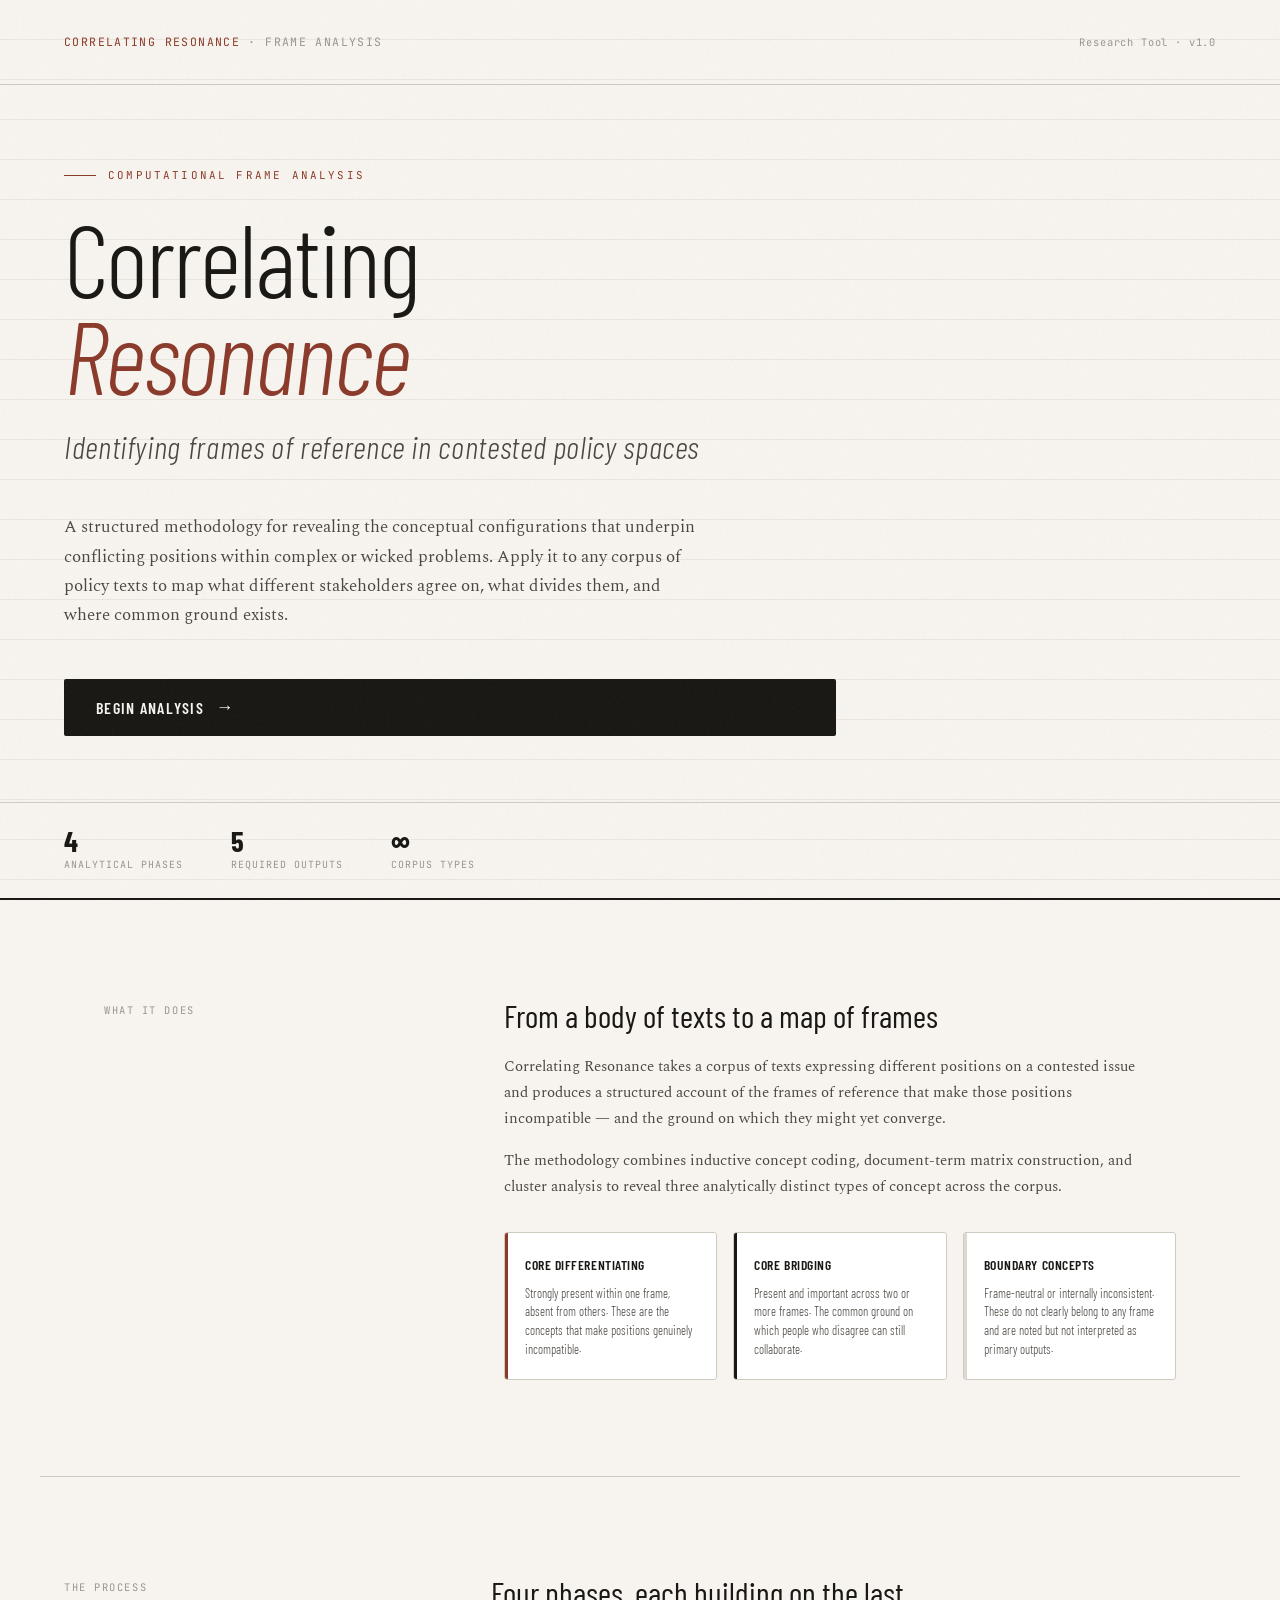
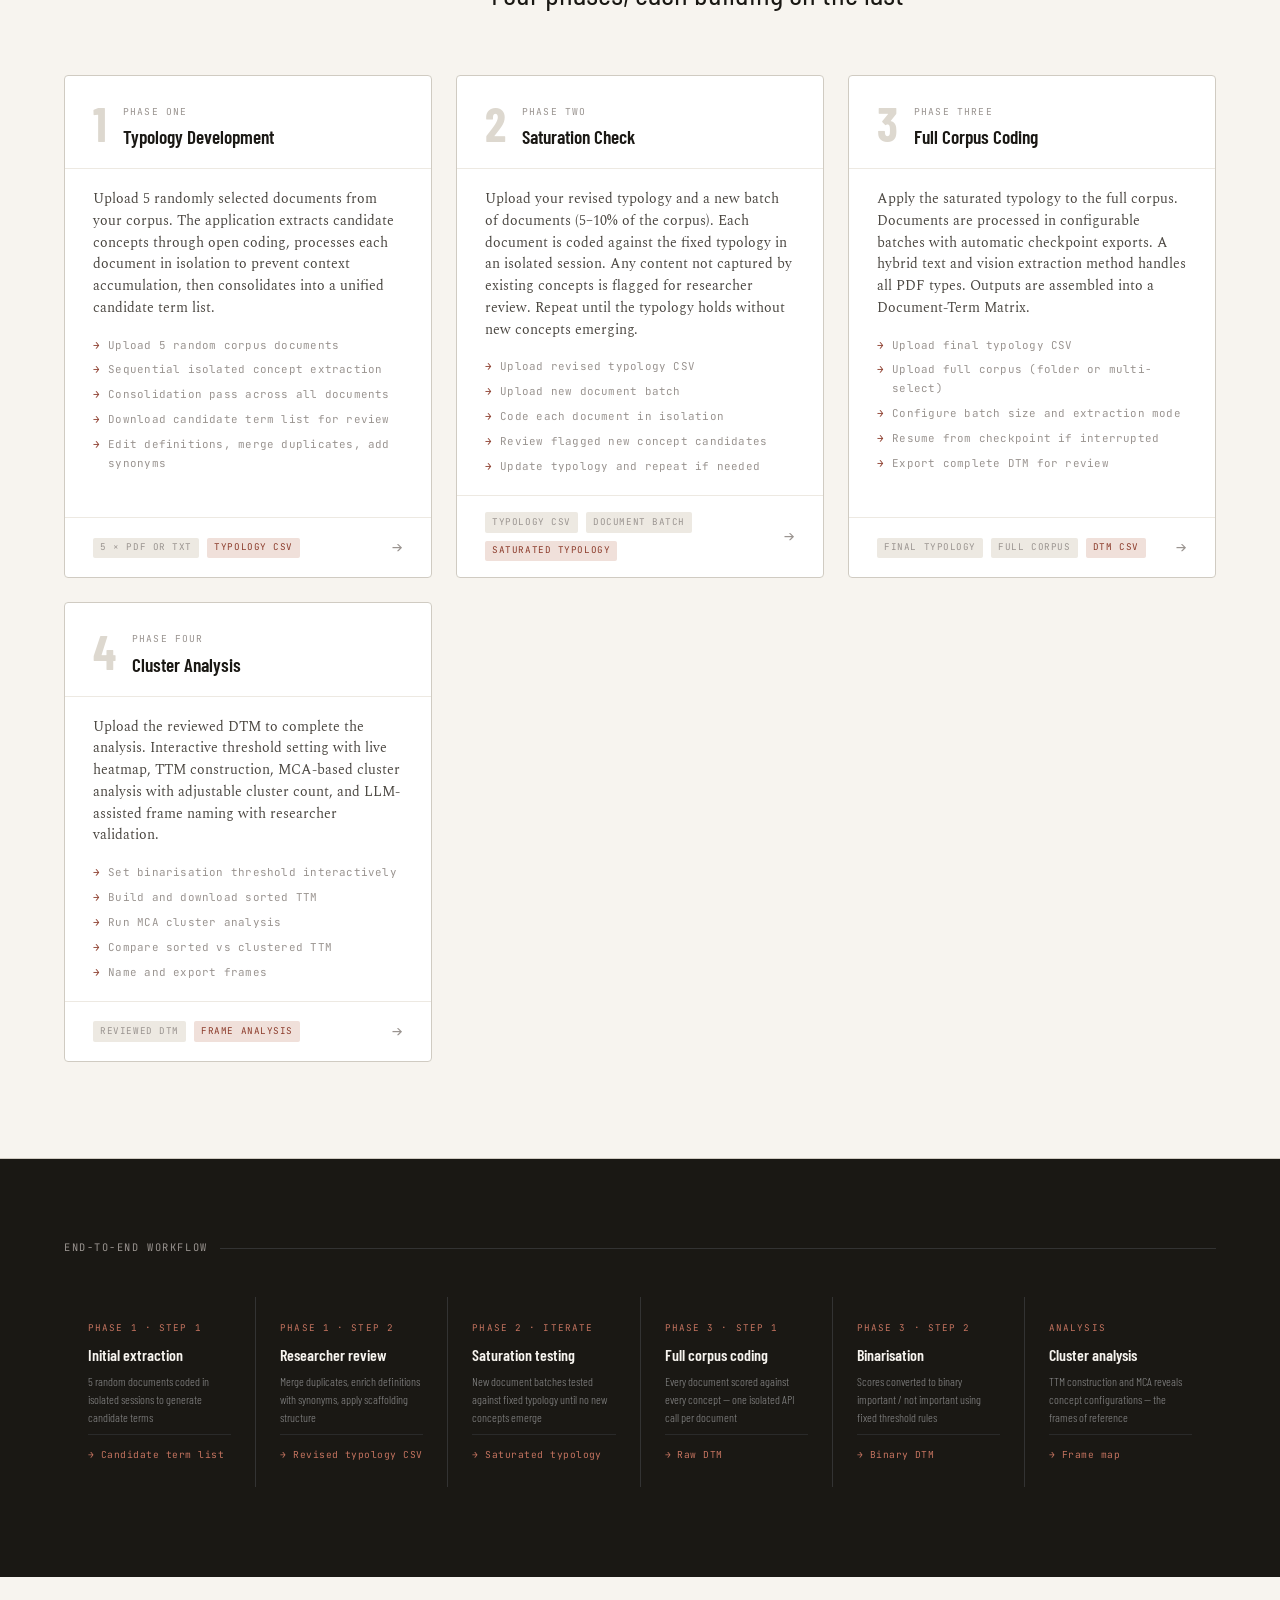
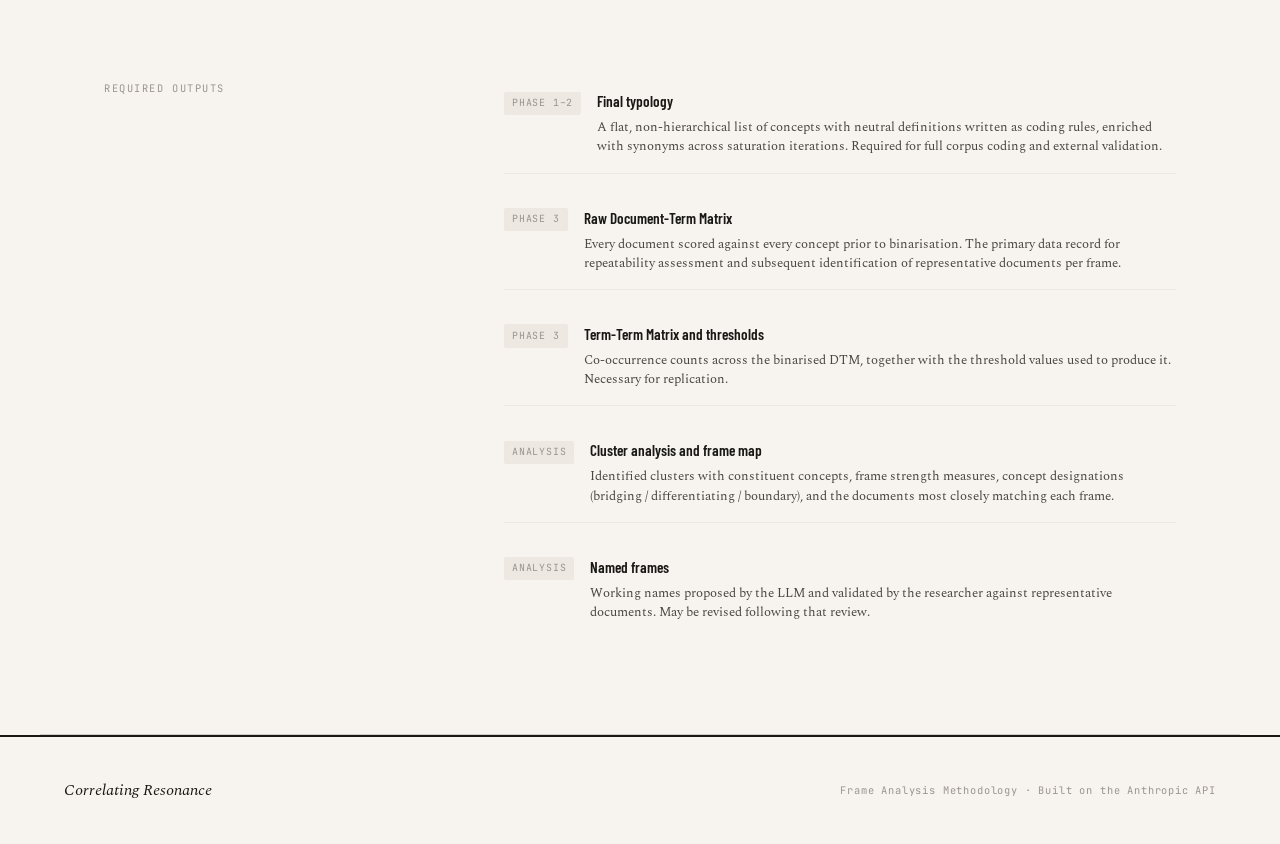
==== index.html @ e29a993e "Add files via upload Upload home page" ====
<!DOCTYPE html>
<html lang="en">
<head>
<meta charset="UTF-8">
<meta name="viewport" content="width=device-width, initial-scale=1.0">
<title>Correlating Resonance — Frame Analysis Methodology</title>
<link href="https://fonts.googleapis.com/css2?family=Spectral:ital,wght@0,300;0,400;0,600;0,700;1,300;1,400;1,600&family=JetBrains+Mono:wght@400;500&family=Barlow+Condensed:wght@300;400;600;700&display=swap" rel="stylesheet">
<style>
  :root {
    --ink: #1a1814;
    --ink-mid: #4a4640;
    --ink-light: #9a9490;
    --paper: #f7f4ef;
    --paper-mid: #ede9e2;
    --paper-dark: #ddd8cf;
    --accent: #8b3a2a;
    --accent-light: #c4735f;
    --accent-dim: #f0e0da;
    --rule: #d0cbc2;
    --mono: 'JetBrains Mono', monospace;
    --serif: 'Spectral', Georgia, serif;
    --cond: 'Barlow Condensed', sans-serif;
  }

  * { box-sizing: border-box; margin: 0; padding: 0; }

  html { scroll-behavior: smooth; }

  body {
    background: var(--paper);
    color: var(--ink);
    font-family: var(--serif);
    line-height: 1.7;
    min-height: 100vh;
  }

  /* ── Grain overlay ── */
  body::before {
    content: '';
    position: fixed;
    inset: 0;
    background-image: url("data:image/svg+xml,%3Csvg viewBox='0 0 256 256' xmlns='http://www.w3.org/2000/svg'%3E%3Cfilter id='noise'%3E%3CfeTurbulence type='fractalNoise' baseFrequency='0.9' numOctaves='4' stitchTiles='stitch'/%3E%3C/filter%3E%3Crect width='100%25' height='100%25' filter='url(%23noise)' opacity='0.035'/%3E%3C/svg%3E");
    pointer-events: none;
    z-index: 100;
    opacity: 0.6;
  }

  /* ── Hero ── */
  .hero {
    min-height: 100vh;
    display: grid;
    grid-template-rows: auto 1fr auto;
    border-bottom: 2px solid var(--ink);
    position: relative;
    overflow: hidden;
  }

  /* Background rule lines — like manuscript paper */
  .hero::after {
    content: '';
    position: absolute;
    inset: 0;
    background-image: repeating-linear-gradient(
      to bottom,
      transparent,
      transparent 39px,
      var(--rule) 39px,
      var(--rule) 40px
    );
    opacity: 0.35;
    pointer-events: none;
  }

  .hero-nav {
    padding: 2rem 4rem;
    display: flex;
    align-items: baseline;
    justify-content: space-between;
    position: relative;
    z-index: 2;
    border-bottom: 1px solid var(--rule);
  }

  .nav-wordmark {
    font-family: var(--mono);
    font-size: 0.72rem;
    letter-spacing: 0.12em;
    text-transform: uppercase;
    color: var(--ink-light);
  }

  .nav-wordmark em {
    font-style: normal;
    color: var(--accent);
  }

  .nav-meta {
    font-family: var(--mono);
    font-size: 0.65rem;
    color: var(--ink-light);
    letter-spacing: 0.08em;
  }

  .hero-body {
    display: flex;
    flex-direction: column;
    justify-content: center;
    padding: 4rem 4rem 3rem;
    position: relative;
    z-index: 2;
    max-width: 900px;
  }

  .hero-eyebrow {
    font-family: var(--mono);
    font-size: 0.68rem;
    letter-spacing: 0.2em;
    text-transform: uppercase;
    color: var(--accent);
    margin-bottom: 1.5rem;
    display: flex;
    align-items: center;
    gap: 0.75rem;
  }

  .hero-eyebrow::before {
    content: '';
    width: 2rem;
    height: 1px;
    background: var(--accent);
  }

  .hero-title {
    font-family: var(--cond);
    font-weight: 300;
    font-size: clamp(3.5rem, 8vw, 7rem);
    line-height: 0.95;
    letter-spacing: -0.02em;
    color: var(--ink);
    margin-bottom: 0.15em;
  }

  .hero-title em {
    font-style: italic;
    font-weight: 300;
    color: var(--accent);
  }

  .hero-subtitle {
    font-family: var(--cond);
    font-weight: 300;
    font-size: clamp(1.4rem, 3vw, 2rem);
    color: var(--ink-mid);
    letter-spacing: 0.02em;
    margin-bottom: 2.5rem;
    font-style: italic;
  }

  .hero-description {
    font-size: 1.05rem;
    color: var(--ink-mid);
    max-width: 640px;
    line-height: 1.75;
    margin-bottom: 3rem;
  }

  .hero-cta {
    display: inline-flex;
    align-items: center;
    gap: 0.75rem;
    background: var(--ink);
    color: var(--paper);
    text-decoration: none;
    padding: 0.85rem 2rem;
    font-family: var(--cond);
    font-size: 1rem;
    font-weight: 600;
    letter-spacing: 0.08em;
    text-transform: uppercase;
    transition: background 0.2s, gap 0.2s;
    border-radius: 2px;
  }

  .hero-cta:hover { background: var(--accent); gap: 1.25rem; }

  .hero-cta-arrow { font-size: 1.1rem; }

  .hero-footer {
    padding: 1.5rem 4rem;
    border-top: 1px solid var(--rule);
    display: flex;
    gap: 3rem;
    position: relative;
    z-index: 2;
  }

  .hero-stat {
    display: flex;
    flex-direction: column;
    gap: 0.1rem;
  }

  .hero-stat-num {
    font-family: var(--cond);
    font-weight: 700;
    font-size: 1.8rem;
    color: var(--ink);
    line-height: 1;
  }

  .hero-stat-label {
    font-family: var(--mono);
    font-size: 0.62rem;
    letter-spacing: 0.1em;
    text-transform: uppercase;
    color: var(--ink-light);
  }

  /* ── Overview section ── */
  .overview {
    padding: 6rem 4rem;
    display: grid;
    grid-template-columns: 1fr 2fr;
    gap: 4rem;
    border-bottom: 1px solid var(--rule);
    max-width: 1200px;
    margin: 0 auto;
  }

  .overview-label {
    font-family: var(--mono);
    font-size: 0.65rem;
    letter-spacing: 0.15em;
    text-transform: uppercase;
    color: var(--ink-light);
    padding-top: 0.4rem;
  }

  .overview-body h2 {
    font-family: var(--cond);
    font-weight: 400;
    font-size: 2rem;
    color: var(--ink);
    margin-bottom: 1.25rem;
    line-height: 1.2;
  }

  .overview-body p {
    font-size: 0.95rem;
    color: var(--ink-mid);
    margin-bottom: 1rem;
    max-width: 640px;
  }

  /* Concept types */
  .concept-types {
    display: grid;
    grid-template-columns: repeat(3, 1fr);
    gap: 1rem;
    margin-top: 2rem;
  }

  .concept-type {
    background: white;
    border: 1px solid var(--rule);
    border-radius: 3px;
    padding: 1.25rem;
    position: relative;
    overflow: hidden;
  }

  .concept-type::before {
    content: '';
    position: absolute;
    top: 0;
    left: 0;
    width: 3px;
    height: 100%;
  }

  .ct-differentiating::before { background: var(--accent); }
  .ct-bridging::before { background: var(--ink); }
  .ct-boundary::before { background: var(--paper-dark); }

  .concept-type-name {
    font-family: var(--cond);
    font-weight: 600;
    font-size: 0.85rem;
    letter-spacing: 0.04em;
    text-transform: uppercase;
    color: var(--ink);
    margin-bottom: 0.5rem;
  }

  .concept-type-desc {
    font-size: 0.78rem;
    color: var(--ink-mid);
    line-height: 1.5;
    font-family: 'Barlow Condensed', sans-serif;
    font-weight: 300;
  }

  /* ── Phase steps ── */
  .phases {
    padding: 6rem 4rem;
    border-bottom: 1px solid var(--rule);
  }

  .phases-header {
    display: grid;
    grid-template-columns: 1fr 2fr;
    gap: 4rem;
    max-width: 1200px;
    margin: 0 auto 4rem;
  }

  .phases-header-label {
    font-family: var(--mono);
    font-size: 0.65rem;
    letter-spacing: 0.15em;
    text-transform: uppercase;
    color: var(--ink-light);
    padding-top: 0.4rem;
  }

  .phases-header h2 {
    font-family: var(--cond);
    font-weight: 400;
    font-size: 2rem;
    color: var(--ink);
    line-height: 1.2;
  }

  .phases-grid {
    max-width: 1200px;
    margin: 0 auto;
    display: grid;
    grid-template-columns: repeat(3, 1fr);
    gap: 1.5rem;
  }

  .phase-card {
    background: white;
    border: 1px solid var(--rule);
    border-radius: 4px;
    overflow: hidden;
    display: flex;
    flex-direction: column;
    transition: box-shadow 0.2s, transform 0.2s;
    text-decoration: none;
    color: inherit;
    animation: fadeUp 0.5s ease both;
  }

  .phase-card:nth-child(1) { animation-delay: 0.1s; }
  .phase-card:nth-child(2) { animation-delay: 0.2s; }
  .phase-card:nth-child(3) { animation-delay: 0.3s; }

  @keyframes fadeUp {
    from { opacity: 0; transform: translateY(16px); }
    to   { opacity: 1; transform: translateY(0); }
  }

  .phase-card:hover {
    box-shadow: 0 8px 32px rgba(26,24,20,0.1);
    transform: translateY(-2px);
  }

  .phase-card-top {
    padding: 1.75rem 1.75rem 1.25rem;
    border-bottom: 1px solid var(--paper-mid);
    display: flex;
    align-items: flex-start;
    gap: 1rem;
  }

  .phase-num {
    font-family: var(--cond);
    font-weight: 700;
    font-size: 3rem;
    line-height: 1;
    color: var(--paper-dark);
    flex-shrink: 0;
    margin-top: -0.1em;
    transition: color 0.2s;
  }

  .phase-card:hover .phase-num { color: var(--accent); }

  .phase-card-meta {}

  .phase-tag-label {
    font-family: var(--mono);
    font-size: 0.6rem;
    letter-spacing: 0.12em;
    text-transform: uppercase;
    color: var(--ink-light);
    margin-bottom: 0.3rem;
  }

  .phase-name {
    font-family: var(--cond);
    font-weight: 600;
    font-size: 1.2rem;
    color: var(--ink);
    line-height: 1.2;
  }

  .phase-card-body {
    padding: 1.25rem 1.75rem;
    flex: 1;
  }

  .phase-desc {
    font-size: 0.85rem;
    color: var(--ink-mid);
    line-height: 1.6;
    margin-bottom: 1rem;
  }

  .phase-steps {
    list-style: none;
    display: flex;
    flex-direction: column;
    gap: 0.4rem;
  }

  .phase-steps li {
    display: flex;
    align-items: baseline;
    gap: 0.5rem;
    font-family: var(--mono);
    font-size: 0.68rem;
    color: var(--ink-light);
    letter-spacing: 0.02em;
  }

  .phase-steps li::before {
    content: '→';
    color: var(--accent);
    flex-shrink: 0;
  }

  .phase-card-footer {
    padding: 1rem 1.75rem;
    border-top: 1px solid var(--paper-mid);
    display: flex;
    align-items: center;
    justify-content: space-between;
  }

  .phase-io {
    display: flex;
    gap: 0.5rem;
    flex-wrap: wrap;
  }

  .io-chip {
    font-family: var(--mono);
    font-size: 0.58rem;
    letter-spacing: 0.06em;
    text-transform: uppercase;
    padding: 0.15rem 0.45rem;
    border-radius: 2px;
  }

  .io-in  { background: var(--paper-mid); color: var(--ink-light); }
  .io-out { background: var(--accent-dim); color: var(--accent); }

  .phase-link-arrow {
    font-size: 1rem;
    color: var(--ink-light);
    transition: color 0.2s, transform 0.2s;
  }

  .phase-card:hover .phase-link-arrow { color: var(--accent); transform: translateX(4px); }

  /* ── Workflow diagram ── */
  .workflow {
    padding: 5rem 4rem;
    background: var(--ink);
    color: var(--paper);
    border-bottom: 2px solid var(--ink);
  }

  .workflow-inner {
    max-width: 1200px;
    margin: 0 auto;
  }

  .workflow-label {
    font-family: var(--mono);
    font-size: 0.65rem;
    letter-spacing: 0.15em;
    text-transform: uppercase;
    color: var(--ink-light);
    margin-bottom: 2.5rem;
    display: flex;
    align-items: center;
    gap: 0.75rem;
  }

  .workflow-label::after {
    content: '';
    flex: 1;
    height: 1px;
    background: #333;
  }

  .workflow-flow {
    display: flex;
    align-items: stretch;
    gap: 0;
    overflow-x: auto;
    padding-bottom: 0.5rem;
  }

  .flow-step {
    flex: 1;
    min-width: 140px;
    padding: 1.5rem;
    border-right: 1px solid #333;
    display: flex;
    flex-direction: column;
    gap: 0.5rem;
  }

  .flow-step:last-child { border-right: none; }

  .flow-step-phase {
    font-family: var(--mono);
    font-size: 0.58rem;
    letter-spacing: 0.12em;
    text-transform: uppercase;
    color: var(--accent-light);
  }

  .flow-step-name {
    font-family: var(--cond);
    font-weight: 600;
    font-size: 1rem;
    color: var(--paper);
    line-height: 1.2;
  }

  .flow-step-desc {
    font-size: 0.75rem;
    color: #888;
    line-height: 1.5;
    font-family: var(--cond);
    font-weight: 300;
    flex: 1;
  }

  .flow-step-output {
    font-family: var(--mono);
    font-size: 0.6rem;
    color: var(--accent-light);
    letter-spacing: 0.05em;
    margin-top: auto;
    padding-top: 0.75rem;
    border-top: 1px solid #2a2a2a;
  }

  /* ── Output types ── */
  .outputs-section {
    padding: 6rem 4rem;
    border-bottom: 1px solid var(--rule);
    max-width: 1200px;
    margin: 0 auto;
  }

  .outputs-grid {
    display: grid;
    grid-template-columns: 1fr 2fr;
    gap: 4rem;
  }

  .outputs-label {
    font-family: var(--mono);
    font-size: 0.65rem;
    letter-spacing: 0.15em;
    text-transform: uppercase;
    color: var(--ink-light);
    padding-top: 0.4rem;
  }

  .outputs-list {
    display: flex;
    flex-direction: column;
    gap: 1rem;
  }

  .output-item {
    display: grid;
    grid-template-columns: auto 1fr;
    gap: 1rem;
    align-items: start;
    padding: 1rem 0;
    border-bottom: 1px solid var(--paper-mid);
  }

  .output-item:last-child { border-bottom: none; }

  .output-stage {
    font-family: var(--mono);
    font-size: 0.62rem;
    letter-spacing: 0.08em;
    text-transform: uppercase;
    background: var(--paper-mid);
    color: var(--ink-light);
    padding: 0.2rem 0.5rem;
    border-radius: 2px;
    white-space: nowrap;
    margin-top: 0.15rem;
  }

  .output-name {
    font-family: var(--cond);
    font-weight: 600;
    font-size: 0.95rem;
    color: var(--ink);
    margin-bottom: 0.2rem;
  }

  .output-desc {
    font-size: 0.8rem;
    color: var(--ink-mid);
    line-height: 1.5;
  }

  /* ── Footer ── */
  footer {
    padding: 2.5rem 4rem;
    border-top: 2px solid var(--ink);
    display: flex;
    align-items: center;
    justify-content: space-between;
    flex-wrap: wrap;
    gap: 1rem;
  }

  .footer-wordmark {
    font-family: var(--serif);
    font-style: italic;
    font-size: 1rem;
    color: var(--ink);
  }

  .footer-meta {
    font-family: var(--mono);
    font-size: 0.65rem;
    color: var(--ink-light);
    letter-spacing: 0.08em;
  }

  /* ── Responsive ── */
  @media (max-width: 900px) {
    .hero-nav, .hero-body, .hero-footer { padding-left: 2rem; padding-right: 2rem; }
    .overview, .phases, .phases-header, .phases-grid,
    .workflow, .outputs-section { padding-left: 2rem; padding-right: 2rem; }
    .overview, .outputs-grid { grid-template-columns: 1fr; gap: 2rem; }
    .phases-header { grid-template-columns: 1fr; gap: 1rem; }
    .phases-grid { grid-template-columns: 1fr; }
    .concept-types { grid-template-columns: 1fr; }
    .hero-footer { gap: 1.5rem; }
    footer { padding: 2rem; }
  }
</style>
</head>
<body>

<!-- ── Hero ── -->
<section class="hero">
  <nav class="hero-nav">
    <div class="nav-wordmark"><em>Correlating Resonance</em> · Frame Analysis</div>
    <div class="nav-meta">Research Tool · v1.0</div>
  </nav>

  <div class="hero-body">
    <div class="hero-eyebrow">Computational Frame Analysis</div>
    <h1 class="hero-title">Correlating<br><em>Resonance</em></h1>
    <p class="hero-subtitle">Identifying frames of reference in contested policy spaces</p>
    <p class="hero-description">
      A structured methodology for revealing the conceptual configurations that underpin conflicting positions within complex or wicked problems. Apply it to any corpus of policy texts to map what different stakeholders agree on, what divides them, and where common ground exists.
    </p>
    <a href="#phases" class="hero-cta">
      Begin analysis <span class="hero-cta-arrow">→</span>
    </a>
  </div>

  <div class="hero-footer">
    <div class="hero-stat">
      <span class="hero-stat-num">4</span>
      <span class="hero-stat-label">Analytical phases</span>
    </div>
    <div class="hero-stat">
      <span class="hero-stat-num">5</span>
      <span class="hero-stat-label">Required outputs</span>
    </div>
    <div class="hero-stat">
      <span class="hero-stat-num">∞</span>
      <span class="hero-stat-label">Corpus types</span>
    </div>
  </div>
</section>

<!-- ── Overview ── -->
<section class="overview" id="overview">
  <div class="overview-label">What it does</div>
  <div class="overview-body">
    <h2>From a body of texts to a map of frames</h2>
    <p>
      Correlating Resonance takes a corpus of texts expressing different positions on a contested issue and produces a structured account of the frames of reference that make those positions incompatible — and the ground on which they might yet converge.
    </p>
    <p>
      The methodology combines inductive concept coding, document-term matrix construction, and cluster analysis to reveal three analytically distinct types of concept across the corpus.
    </p>

    <div class="concept-types">
      <div class="concept-type ct-differentiating">
        <div class="concept-type-name">Core differentiating</div>
        <div class="concept-type-desc">Strongly present within one frame, absent from others. These are the concepts that make positions genuinely incompatible.</div>
      </div>
      <div class="concept-type ct-bridging">
        <div class="concept-type-name">Core bridging</div>
        <div class="concept-type-desc">Present and important across two or more frames. The common ground on which people who disagree can still collaborate.</div>
      </div>
      <div class="concept-type ct-boundary">
        <div class="concept-type-name">Boundary concepts</div>
        <div class="concept-type-desc">Frame-neutral or internally inconsistent. These do not clearly belong to any frame and are noted but not interpreted as primary outputs.</div>
      </div>
    </div>
  </div>
</section>

<!-- ── Phase cards ── -->
<section class="phases" id="phases">
  <div class="phases-header">
    <div class="phases-header-label">The process</div>
    <h2>Four phases, each building on the last</h2>
  </div>

  <div class="phases-grid">

    <!-- Phase 1 -->
    <a href="cr_phase1_typology.html" class="phase-card">
      <div class="phase-card-top">
        <div class="phase-num">1</div>
        <div class="phase-card-meta">
          <div class="phase-tag-label">Phase One</div>
          <div class="phase-name">Typology Development</div>
        </div>
      </div>
      <div class="phase-card-body">
        <p class="phase-desc">
          Upload 5 randomly selected documents from your corpus. The application extracts candidate concepts through open coding, processes each document in isolation to prevent context accumulation, then consolidates into a unified candidate term list.
        </p>
        <ul class="phase-steps">
          <li>Upload 5 random corpus documents</li>
          <li>Sequential isolated concept extraction</li>
          <li>Consolidation pass across all documents</li>
          <li>Download candidate term list for review</li>
          <li>Edit definitions, merge duplicates, add synonyms</li>
        </ul>
      </div>
      <div class="phase-card-footer">
        <div class="phase-io">
          <span class="io-chip io-in">5 × PDF or TXT</span>
          <span class="io-chip io-out">Typology CSV</span>
        </div>
        <span class="phase-link-arrow">→</span>
      </div>
    </a>

    <!-- Phase 2 -->
    <a href="cr_phase2_saturation.html" class="phase-card">
      <div class="phase-card-top">
        <div class="phase-num">2</div>
        <div class="phase-card-meta">
          <div class="phase-tag-label">Phase Two</div>
          <div class="phase-name">Saturation Check</div>
        </div>
      </div>
      <div class="phase-card-body">
        <p class="phase-desc">
          Upload your revised typology and a new batch of documents (5–10% of the corpus). Each document is coded against the fixed typology in an isolated session. Any content not captured by existing concepts is flagged for researcher review. Repeat until the typology holds without new concepts emerging.
        </p>
        <ul class="phase-steps">
          <li>Upload revised typology CSV</li>
          <li>Upload new document batch</li>
          <li>Code each document in isolation</li>
          <li>Review flagged new concept candidates</li>
          <li>Update typology and repeat if needed</li>
        </ul>
      </div>
      <div class="phase-card-footer">
        <div class="phase-io">
          <span class="io-chip io-in">Typology CSV</span>
          <span class="io-chip io-in">Document batch</span>
          <span class="io-chip io-out">Saturated typology</span>
        </div>
        <span class="phase-link-arrow">→</span>
      </div>
    </a>

    <!-- Phase 3 -->
    <a href="cr_phase3_1_coding.html" class="phase-card">
      <div class="phase-card-top">
        <div class="phase-num">3</div>
        <div class="phase-card-meta">
          <div class="phase-tag-label">Phase Three</div>
          <div class="phase-name">Full Corpus Coding</div>
        </div>
      </div>
      <div class="phase-card-body">
        <p class="phase-desc">
          Apply the saturated typology to the full corpus. Documents are processed in configurable batches with automatic checkpoint exports. A hybrid text and vision extraction method handles all PDF types. Outputs are assembled into a Document-Term Matrix.
        </p>
        <ul class="phase-steps">
          <li>Upload final typology CSV</li>
          <li>Upload full corpus (folder or multi-select)</li>
          <li>Configure batch size and extraction mode</li>
          <li>Resume from checkpoint if interrupted</li>
          <li>Export complete DTM for review</li>
        </ul>
      </div>
      <div class="phase-card-footer">
        <div class="phase-io">
          <span class="io-chip io-in">Final typology</span>
          <span class="io-chip io-in">Full corpus</span>
          <span class="io-chip io-out">DTM CSV</span>
        </div>
        <span class="phase-link-arrow">→</span>
      </div>
    </a>

    <!-- Phase 4 -->
    <a href="cr_phase4_analysis.html" class="phase-card">
      <div class="phase-card-top">
        <div class="phase-num">4</div>
        <div class="phase-card-meta">
          <div class="phase-tag-label">Phase Four</div>
          <div class="phase-name">Cluster Analysis</div>
        </div>
      </div>
      <div class="phase-card-body">
        <p class="phase-desc">
          Upload the reviewed DTM to complete the analysis. Interactive threshold setting with live heatmap, TTM construction, MCA-based cluster analysis with adjustable cluster count, and LLM-assisted frame naming with researcher validation.
        </p>
        <ul class="phase-steps">
          <li>Set binarisation threshold interactively</li>
          <li>Build and download sorted TTM</li>
          <li>Run MCA cluster analysis</li>
          <li>Compare sorted vs clustered TTM</li>
          <li>Name and export frames</li>
        </ul>
      </div>
      <div class="phase-card-footer">
        <div class="phase-io">
          <span class="io-chip io-in">Reviewed DTM</span>
          <span class="io-chip io-out">Frame analysis</span>
        </div>
        <span class="phase-link-arrow">→</span>
      </div>
    </a>

  </div>
</section>

<!-- ── Workflow ── -->
<section class="workflow">
  <div class="workflow-inner">
    <div class="workflow-label">End-to-end workflow</div>
    <div class="workflow-flow">
      <div class="flow-step">
        <div class="flow-step-phase">Phase 1 · Step 1</div>
        <div class="flow-step-name">Initial extraction</div>
        <div class="flow-step-desc">5 random documents coded in isolated sessions to generate candidate terms</div>
        <div class="flow-step-output">→ Candidate term list</div>
      </div>
      <div class="flow-step">
        <div class="flow-step-phase">Phase 1 · Step 2</div>
        <div class="flow-step-name">Researcher review</div>
        <div class="flow-step-desc">Merge duplicates, enrich definitions with synonyms, apply scaffolding structure</div>
        <div class="flow-step-output">→ Revised typology CSV</div>
      </div>
      <div class="flow-step">
        <div class="flow-step-phase">Phase 2 · Iterate</div>
        <div class="flow-step-name">Saturation testing</div>
        <div class="flow-step-desc">New document batches tested against fixed typology until no new concepts emerge</div>
        <div class="flow-step-output">→ Saturated typology</div>
      </div>
      <div class="flow-step">
        <div class="flow-step-phase">Phase 3 · Step 1</div>
        <div class="flow-step-name">Full corpus coding</div>
        <div class="flow-step-desc">Every document scored against every concept — one isolated API call per document</div>
        <div class="flow-step-output">→ Raw DTM</div>
      </div>
      <div class="flow-step">
        <div class="flow-step-phase">Phase 3 · Step 2</div>
        <div class="flow-step-name">Binarisation</div>
        <div class="flow-step-desc">Scores converted to binary important / not important using fixed threshold rules</div>
        <div class="flow-step-output">→ Binary DTM</div>
      </div>
      <div class="flow-step">
        <div class="flow-step-phase">Analysis</div>
        <div class="flow-step-name">Cluster analysis</div>
        <div class="flow-step-desc">TTM construction and MCA reveals concept configurations — the frames of reference</div>
        <div class="flow-step-output">→ Frame map</div>
      </div>
    </div>
  </div>
</section>

<!-- ── Outputs ── -->
<section>
  <div class="outputs-section" id="outputs">
    <div class="outputs-grid">
      <div class="outputs-label">Required outputs</div>
      <div class="outputs-list">

        <div class="output-item">
          <span class="output-stage">Phase 1–2</span>
          <div>
            <div class="output-name">Final typology</div>
            <div class="output-desc">A flat, non-hierarchical list of concepts with neutral definitions written as coding rules, enriched with synonyms across saturation iterations. Required for full corpus coding and external validation.</div>
          </div>
        </div>

        <div class="output-item">
          <span class="output-stage">Phase 3</span>
          <div>
            <div class="output-name">Raw Document-Term Matrix</div>
            <div class="output-desc">Every document scored against every concept prior to binarisation. The primary data record for repeatability assessment and subsequent identification of representative documents per frame.</div>
          </div>
        </div>

        <div class="output-item">
          <span class="output-stage">Phase 3</span>
          <div>
            <div class="output-name">Term-Term Matrix and thresholds</div>
            <div class="output-desc">Co-occurrence counts across the binarised DTM, together with the threshold values used to produce it. Necessary for replication.</div>
          </div>
        </div>

        <div class="output-item">
          <span class="output-stage">Analysis</span>
          <div>
            <div class="output-name">Cluster analysis and frame map</div>
            <div class="output-desc">Identified clusters with constituent concepts, frame strength measures, concept designations (bridging / differentiating / boundary), and the documents most closely matching each frame.</div>
          </div>
        </div>

        <div class="output-item">
          <span class="output-stage">Analysis</span>
          <div>
            <div class="output-name">Named frames</div>
            <div class="output-desc">Working names proposed by the LLM and validated by the researcher against representative documents. May be revised following that review.</div>
          </div>
        </div>

      </div>
    </div>
  </div>
</section>

<!-- ── Footer ── -->
<footer>
  <div class="footer-wordmark">Correlating Resonance</div>
  <div class="footer-meta">Frame Analysis Methodology · Built on the Anthropic API</div>
</footer>

</body>
</html>
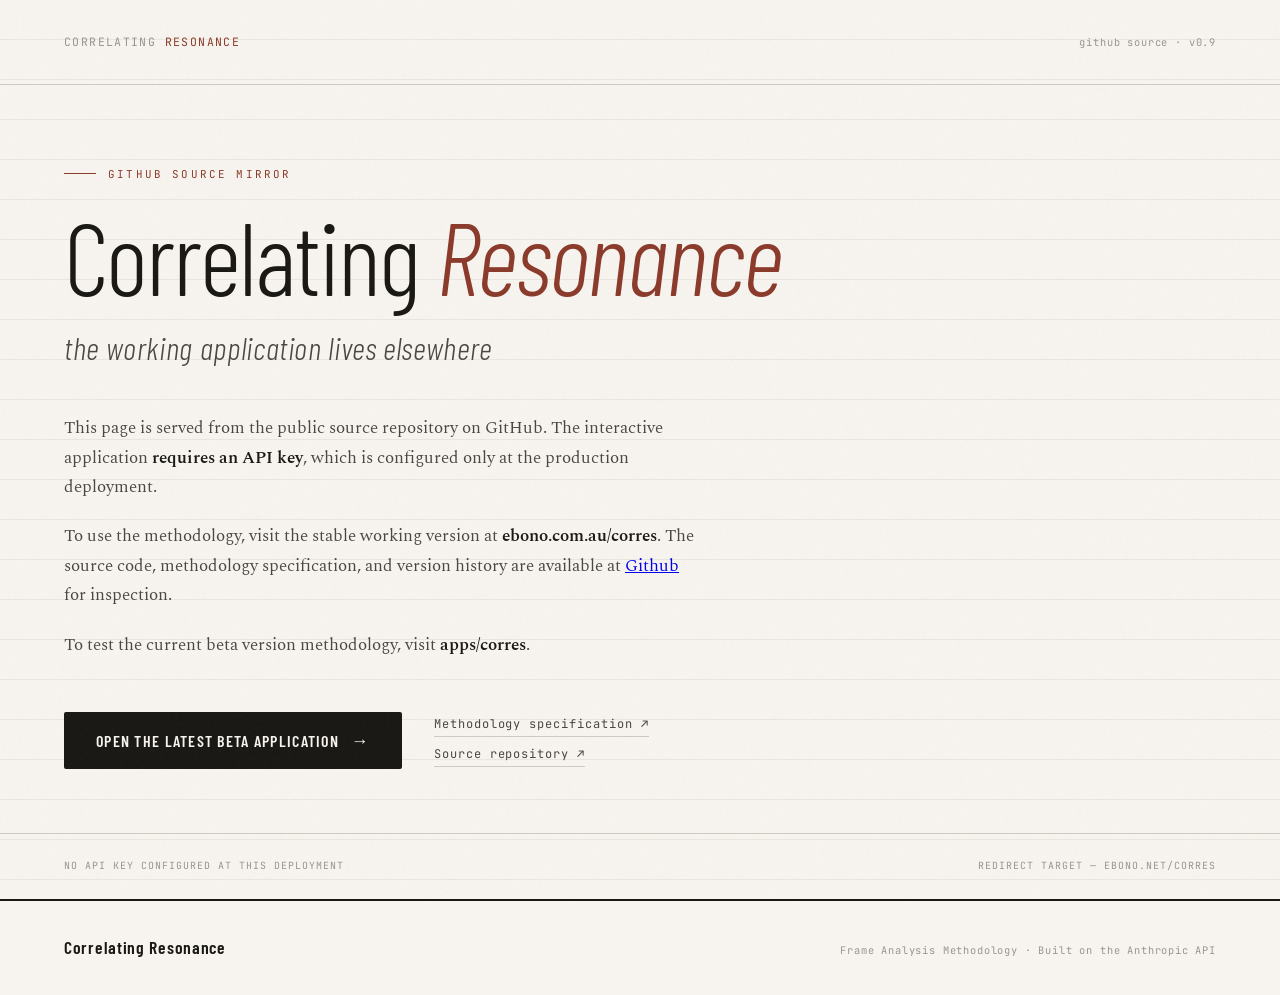
==== commit 7d2aaba1: "v0.9.1 split from back end" ====
--- a/index.html
+++ b/index.html
@@ -3,7 +3,7 @@
 <head>
 <meta charset="UTF-8">
 <meta name="viewport" content="width=device-width, initial-scale=1.0">
-<title>Correlating Resonance — Frame Analysis Methodology</title>
+<title>Correlating Resonance — GitHub Source Mirror</title>
 <link href="https://fonts.googleapis.com/css2?family=Spectral:ital,wght@0,300;0,400;0,600;0,700;1,300;1,400;1,600&family=JetBrains+Mono:wght@400;500&family=Barlow+Condensed:wght@300;400;600;700&display=swap" rel="stylesheet">
 <style>
   :root {
@@ -32,6 +32,8 @@
     font-family: var(--serif);
     line-height: 1.7;
     min-height: 100vh;
+    display: flex;
+    flex-direction: column;
   }
 
   /* ── Grain overlay ── */
@@ -47,7 +49,7 @@
 
   /* ── Hero ── */
   .hero {
-    min-height: 100vh;
+    flex: 1;
     display: grid;
     grid-template-rows: auto 1fr auto;
     border-bottom: 2px solid var(--ink);
@@ -55,7 +57,7 @@
     overflow: hidden;
   }
 
-  /* Background rule lines — like manuscript paper */
+  /* Manuscript rule lines */
   .hero::after {
     content: '';
     position: absolute;
@@ -105,7 +107,7 @@
     display: flex;
     flex-direction: column;
     justify-content: center;
-    padding: 4rem 4rem 3rem;
+    padding: 5rem 4rem 4rem;
     position: relative;
     z-index: 2;
     max-width: 900px;
@@ -161,7 +163,20 @@
     color: var(--ink-mid);
     max-width: 640px;
     line-height: 1.75;
-    margin-bottom: 3rem;
+    margin-bottom: 1.25rem;
+  }
+
+  .hero-description strong {
+    color: var(--ink);
+    font-weight: 600;
+  }
+
+  .hero-actions {
+    display: flex;
+    flex-wrap: wrap;
+    align-items: center;
+    gap: 2rem;
+    margin-top: 2rem;
   }
 
   .hero-cta {
@@ -185,30 +200,42 @@
 
   .hero-cta-arrow { font-size: 1.1rem; }
 
+  .hero-secondary {
+    display: flex;
+    flex-direction: column;
+    gap: 0.4rem;
+  }
+
+  .hero-secondary a {
+    font-family: var(--mono);
+    font-size: 0.75rem;
+    letter-spacing: 0.08em;
+    color: var(--ink-mid);
+    text-decoration: none;
+    border-bottom: 1px solid var(--rule);
+    padding-bottom: 0.15rem;
+    transition: color 0.2s, border-color 0.2s;
+    width: fit-content;
+  }
+
+  .hero-secondary a:hover {
+    color: var(--accent);
+    border-bottom-color: var(--accent);
+  }
+
   .hero-footer {
     padding: 1.5rem 4rem;
     border-top: 1px solid var(--rule);
     display: flex;
+    justify-content: space-between;
+    align-items: baseline;
     gap: 3rem;
     position: relative;
     z-index: 2;
-  }
-
-  .hero-stat {
-    display: flex;
-    flex-direction: column;
-    gap: 0.1rem;
-  }
-
-  .hero-stat-num {
-    font-family: var(--cond);
-    font-weight: 700;
-    font-size: 1.8rem;
-    color: var(--ink);
-    line-height: 1;
-  }
-
-  .hero-stat-label {
+    flex-wrap: wrap;
+  }
+
+  .hero-footer-label {
     font-family: var(--mono);
     font-size: 0.62rem;
     letter-spacing: 0.1em;
@@ -216,756 +243,93 @@
     color: var(--ink-light);
   }
 
-  /* ── Overview section ── */
-  .overview {
-    padding: 6rem 4rem;
-    display: grid;
-    grid-template-columns: 1fr 2fr;
-    gap: 4rem;
-    border-bottom: 1px solid var(--rule);
-    max-width: 1200px;
-    margin: 0 auto;
-  }
-
-  .overview-label {
-    font-family: var(--mono);
-    font-size: 0.65rem;
-    letter-spacing: 0.15em;
-    text-transform: uppercase;
-    color: var(--ink-light);
-    padding-top: 0.4rem;
-  }
-
-  .overview-body h2 {
-    font-family: var(--cond);
-    font-weight: 400;
-    font-size: 2rem;
-    color: var(--ink);
-    margin-bottom: 1.25rem;
-    line-height: 1.2;
-  }
-
-  .overview-body p {
-    font-size: 0.95rem;
-    color: var(--ink-mid);
-    margin-bottom: 1rem;
-    max-width: 640px;
-  }
-
-  /* Concept types */
-  .concept-types {
-    display: grid;
-    grid-template-columns: repeat(3, 1fr);
+  /* ── Footer ── */
+  footer {
+    padding: 2rem 4rem;
+    display: flex;
+    justify-content: space-between;
+    align-items: baseline;
+    flex-wrap: wrap;
     gap: 1rem;
-    margin-top: 2rem;
-  }
-
-  .concept-type {
-    background: white;
-    border: 1px solid var(--rule);
-    border-radius: 3px;
-    padding: 1.25rem;
-    position: relative;
-    overflow: hidden;
-  }
-
-  .concept-type::before {
-    content: '';
-    position: absolute;
-    top: 0;
-    left: 0;
-    width: 3px;
-    height: 100%;
-  }
-
-  .ct-differentiating::before { background: var(--accent); }
-  .ct-bridging::before { background: var(--ink); }
-  .ct-boundary::before { background: var(--paper-dark); }
-
-  .concept-type-name {
+    background: var(--paper);
+    position: relative;
+    z-index: 2;
+  }
+
+  .footer-wordmark {
     font-family: var(--cond);
     font-weight: 600;
-    font-size: 0.85rem;
+    font-size: 1.1rem;
     letter-spacing: 0.04em;
-    text-transform: uppercase;
     color: var(--ink);
-    margin-bottom: 0.5rem;
-  }
-
-  .concept-type-desc {
-    font-size: 0.78rem;
-    color: var(--ink-mid);
-    line-height: 1.5;
-    font-family: 'Barlow Condensed', sans-serif;
-    font-weight: 300;
-  }
-
-  /* ── Phase steps ── */
-  .phases {
-    padding: 6rem 4rem;
-    border-bottom: 1px solid var(--rule);
-  }
-
-  .phases-header {
-    display: grid;
-    grid-template-columns: 1fr 2fr;
-    gap: 4rem;
-    max-width: 1200px;
-    margin: 0 auto 4rem;
-  }
-
-  .phases-header-label {
+  }
+
+  .footer-meta {
     font-family: var(--mono);
     font-size: 0.65rem;
-    letter-spacing: 0.15em;
-    text-transform: uppercase;
+    letter-spacing: 0.08em;
     color: var(--ink-light);
-    padding-top: 0.4rem;
-  }
-
-  .phases-header h2 {
-    font-family: var(--cond);
-    font-weight: 400;
-    font-size: 2rem;
-    color: var(--ink);
-    line-height: 1.2;
-  }
-
-  .phases-grid {
-    max-width: 1200px;
-    margin: 0 auto;
-    display: grid;
-    grid-template-columns: repeat(3, 1fr);
-    gap: 1.5rem;
-  }
-
-  .phase-card {
-    background: white;
-    border: 1px solid var(--rule);
-    border-radius: 4px;
-    overflow: hidden;
-    display: flex;
-    flex-direction: column;
-    transition: box-shadow 0.2s, transform 0.2s;
-    text-decoration: none;
-    color: inherit;
-    animation: fadeUp 0.5s ease both;
-  }
-
-  .phase-card:nth-child(1) { animation-delay: 0.1s; }
-  .phase-card:nth-child(2) { animation-delay: 0.2s; }
-  .phase-card:nth-child(3) { animation-delay: 0.3s; }
-
-  @keyframes fadeUp {
-    from { opacity: 0; transform: translateY(16px); }
-    to   { opacity: 1; transform: translateY(0); }
-  }
-
-  .phase-card:hover {
-    box-shadow: 0 8px 32px rgba(26,24,20,0.1);
-    transform: translateY(-2px);
-  }
-
-  .phase-card-top {
-    padding: 1.75rem 1.75rem 1.25rem;
-    border-bottom: 1px solid var(--paper-mid);
-    display: flex;
-    align-items: flex-start;
-    gap: 1rem;
-  }
-
-  .phase-num {
-    font-family: var(--cond);
-    font-weight: 700;
-    font-size: 3rem;
-    line-height: 1;
-    color: var(--paper-dark);
-    flex-shrink: 0;
-    margin-top: -0.1em;
-    transition: color 0.2s;
-  }
-
-  .phase-card:hover .phase-num { color: var(--accent); }
-
-  .phase-card-meta {}
-
-  .phase-tag-label {
-    font-family: var(--mono);
-    font-size: 0.6rem;
-    letter-spacing: 0.12em;
-    text-transform: uppercase;
-    color: var(--ink-light);
-    margin-bottom: 0.3rem;
-  }
-
-  .phase-name {
-    font-family: var(--cond);
-    font-weight: 600;
-    font-size: 1.2rem;
-    color: var(--ink);
-    line-height: 1.2;
-  }
-
-  .phase-card-body {
-    padding: 1.25rem 1.75rem;
-    flex: 1;
-  }
-
-  .phase-desc {
-    font-size: 0.85rem;
-    color: var(--ink-mid);
-    line-height: 1.6;
-    margin-bottom: 1rem;
-  }
-
-  .phase-steps {
-    list-style: none;
-    display: flex;
-    flex-direction: column;
-    gap: 0.4rem;
-  }
-
-  .phase-steps li {
-    display: flex;
-    align-items: baseline;
-    gap: 0.5rem;
-    font-family: var(--mono);
-    font-size: 0.68rem;
-    color: var(--ink-light);
-    letter-spacing: 0.02em;
-  }
-
-  .phase-steps li::before {
-    content: '→';
-    color: var(--accent);
-    flex-shrink: 0;
-  }
-
-  .phase-card-footer {
-    padding: 1rem 1.75rem;
-    border-top: 1px solid var(--paper-mid);
-    display: flex;
-    align-items: center;
-    justify-content: space-between;
-  }
-
-  .phase-io {
-    display: flex;
-    gap: 0.5rem;
-    flex-wrap: wrap;
-  }
-
-  .io-chip {
-    font-family: var(--mono);
-    font-size: 0.58rem;
-    letter-spacing: 0.06em;
-    text-transform: uppercase;
-    padding: 0.15rem 0.45rem;
-    border-radius: 2px;
-  }
-
-  .io-in  { background: var(--paper-mid); color: var(--ink-light); }
-  .io-out { background: var(--accent-dim); color: var(--accent); }
-
-  .phase-link-arrow {
-    font-size: 1rem;
-    color: var(--ink-light);
-    transition: color 0.2s, transform 0.2s;
-  }
-
-  .phase-card:hover .phase-link-arrow { color: var(--accent); transform: translateX(4px); }
-
-  /* ── Workflow diagram ── */
-  .workflow {
-    padding: 5rem 4rem;
-    background: var(--ink);
-    color: var(--paper);
-    border-bottom: 2px solid var(--ink);
-  }
-
-  .workflow-inner {
-    max-width: 1200px;
-    margin: 0 auto;
-  }
-
-  .workflow-label {
-    font-family: var(--mono);
-    font-size: 0.65rem;
-    letter-spacing: 0.15em;
-    text-transform: uppercase;
-    color: var(--ink-light);
-    margin-bottom: 2.5rem;
-    display: flex;
-    align-items: center;
-    gap: 0.75rem;
-  }
-
-  .workflow-label::after {
-    content: '';
-    flex: 1;
-    height: 1px;
-    background: #333;
-  }
-
-  .workflow-flow {
-    display: flex;
-    align-items: stretch;
-    gap: 0;
-    overflow-x: auto;
-    padding-bottom: 0.5rem;
-  }
-
-  .flow-step {
-    flex: 1;
-    min-width: 140px;
-    padding: 1.5rem;
-    border-right: 1px solid #333;
-    display: flex;
-    flex-direction: column;
-    gap: 0.5rem;
-  }
-
-  .flow-step:last-child { border-right: none; }
-
-  .flow-step-phase {
-    font-family: var(--mono);
-    font-size: 0.58rem;
-    letter-spacing: 0.12em;
-    text-transform: uppercase;
-    color: var(--accent-light);
-  }
-
-  .flow-step-name {
-    font-family: var(--cond);
-    font-weight: 600;
-    font-size: 1rem;
-    color: var(--paper);
-    line-height: 1.2;
-  }
-
-  .flow-step-desc {
-    font-size: 0.75rem;
-    color: #888;
-    line-height: 1.5;
-    font-family: var(--cond);
-    font-weight: 300;
-    flex: 1;
-  }
-
-  .flow-step-output {
-    font-family: var(--mono);
-    font-size: 0.6rem;
-    color: var(--accent-light);
-    letter-spacing: 0.05em;
-    margin-top: auto;
-    padding-top: 0.75rem;
-    border-top: 1px solid #2a2a2a;
-  }
-
-  /* ── Output types ── */
-  .outputs-section {
-    padding: 6rem 4rem;
-    border-bottom: 1px solid var(--rule);
-    max-width: 1200px;
-    margin: 0 auto;
-  }
-
-  .outputs-grid {
-    display: grid;
-    grid-template-columns: 1fr 2fr;
-    gap: 4rem;
-  }
-
-  .outputs-label {
-    font-family: var(--mono);
-    font-size: 0.65rem;
-    letter-spacing: 0.15em;
-    text-transform: uppercase;
-    color: var(--ink-light);
-    padding-top: 0.4rem;
-  }
-
-  .outputs-list {
-    display: flex;
-    flex-direction: column;
-    gap: 1rem;
-  }
-
-  .output-item {
-    display: grid;
-    grid-template-columns: auto 1fr;
-    gap: 1rem;
-    align-items: start;
-    padding: 1rem 0;
-    border-bottom: 1px solid var(--paper-mid);
-  }
-
-  .output-item:last-child { border-bottom: none; }
-
-  .output-stage {
-    font-family: var(--mono);
-    font-size: 0.62rem;
-    letter-spacing: 0.08em;
-    text-transform: uppercase;
-    background: var(--paper-mid);
-    color: var(--ink-light);
-    padding: 0.2rem 0.5rem;
-    border-radius: 2px;
-    white-space: nowrap;
-    margin-top: 0.15rem;
-  }
-
-  .output-name {
-    font-family: var(--cond);
-    font-weight: 600;
-    font-size: 0.95rem;
-    color: var(--ink);
-    margin-bottom: 0.2rem;
-  }
-
-  .output-desc {
-    font-size: 0.8rem;
-    color: var(--ink-mid);
-    line-height: 1.5;
-  }
-
-  /* ── Footer ── */
-  footer {
-    padding: 2.5rem 4rem;
-    border-top: 2px solid var(--ink);
-    display: flex;
-    align-items: center;
-    justify-content: space-between;
-    flex-wrap: wrap;
-    gap: 1rem;
-  }
-
-  .footer-wordmark {
-    font-family: var(--serif);
-    font-style: italic;
-    font-size: 1rem;
-    color: var(--ink);
-  }
-
-  .footer-meta {
-    font-family: var(--mono);
-    font-size: 0.65rem;
-    color: var(--ink-light);
-    letter-spacing: 0.08em;
   }
 
   /* ── Responsive ── */
-  @media (max-width: 900px) {
-    .hero-nav, .hero-body, .hero-footer { padding-left: 2rem; padding-right: 2rem; }
-    .overview, .phases, .phases-header, .phases-grid,
-    .workflow, .outputs-section { padding-left: 2rem; padding-right: 2rem; }
-    .overview, .outputs-grid { grid-template-columns: 1fr; gap: 2rem; }
-    .phases-header { grid-template-columns: 1fr; gap: 1rem; }
-    .phases-grid { grid-template-columns: 1fr; }
-    .concept-types { grid-template-columns: 1fr; }
-    .hero-footer { gap: 1.5rem; }
-    footer { padding: 2rem; }
+  @media (max-width: 720px) {
+    .hero-nav,
+    .hero-body,
+    .hero-footer,
+    footer {
+      padding-left: 1.5rem;
+      padding-right: 1.5rem;
+    }
+    .hero-actions { flex-direction: column; align-items: flex-start; gap: 1.5rem; }
   }
 </style>
 </head>
 <body>
 
-<!-- ── Hero ── -->
-<section class="hero">
-  <nav class="hero-nav">
-    <div class="nav-wordmark"><em>Correlating Resonance</em> · Frame Analysis</div>
-    <div class="nav-meta">Research Tool · v1.0</div>
-  </nav>
-
+<div class="hero">
+
+  <!-- Top nav -->
+  <div class="hero-nav">
+    <div class="nav-wordmark">Correlating <em>Resonance</em></div>
+    <div class="nav-meta">github source · v0.9</div>
+  </div>
+
+  <!-- Hero body -->
   <div class="hero-body">
-    <div class="hero-eyebrow">Computational Frame Analysis</div>
-    <h1 class="hero-title">Correlating<br><em>Resonance</em></h1>
-    <p class="hero-subtitle">Identifying frames of reference in contested policy spaces</p>
+    <div class="hero-eyebrow">GitHub source mirror</div>
+    <h1 class="hero-title">Correlating <em>Resonance</em></h1>
+    <p class="hero-subtitle">the working application lives elsewhere</p>
+
     <p class="hero-description">
-      A structured methodology for revealing the conceptual configurations that underpin conflicting positions within complex or wicked problems. Apply it to any corpus of policy texts to map what different stakeholders agree on, what divides them, and where common ground exists.
+      This page is served from the public source repository on GitHub. The interactive application <strong>requires an API key</strong>, which is configured only at the production deployment.
     </p>
-    <a href="#phases" class="hero-cta">
-      Begin analysis <span class="hero-cta-arrow">→</span>
-    </a>
-  </div>
-
-  <div class="hero-footer">
-    <div class="hero-stat">
-      <span class="hero-stat-num">4</span>
-      <span class="hero-stat-label">Analytical phases</span>
-    </div>
-    <div class="hero-stat">
-      <span class="hero-stat-num">5</span>
-      <span class="hero-stat-label">Required outputs</span>
-    </div>
-    <div class="hero-stat">
-      <span class="hero-stat-num">∞</span>
-      <span class="hero-stat-label">Corpus types</span>
-    </div>
-  </div>
-</section>
-
-<!-- ── Overview ── -->
-<section class="overview" id="overview">
-  <div class="overview-label">What it does</div>
-  <div class="overview-body">
-    <h2>From a body of texts to a map of frames</h2>
-    <p>
-      Correlating Resonance takes a corpus of texts expressing different positions on a contested issue and produces a structured account of the frames of reference that make those positions incompatible — and the ground on which they might yet converge.
+    <p class="hero-description">
+      To use the methodology, visit the stable working version at <strong>ebono.com.au/corres</strong>. The source code, methodology specification, and version history are available at <a href="https://github.com/giobono/correlating-resonance">Github</a> for inspection.
     </p>
-    <p>
-      The methodology combines inductive concept coding, document-term matrix construction, and cluster analysis to reveal three analytically distinct types of concept across the corpus.
+  <p class="hero-description">
+      To test the current beta version methodology, visit <strong>apps/corres</strong>.
     </p>
-
-    <div class="concept-types">
-      <div class="concept-type ct-differentiating">
-        <div class="concept-type-name">Core differentiating</div>
-        <div class="concept-type-desc">Strongly present within one frame, absent from others. These are the concepts that make positions genuinely incompatible.</div>
-      </div>
-      <div class="concept-type ct-bridging">
-        <div class="concept-type-name">Core bridging</div>
-        <div class="concept-type-desc">Present and important across two or more frames. The common ground on which people who disagree can still collaborate.</div>
-      </div>
-      <div class="concept-type ct-boundary">
-        <div class="concept-type-name">Boundary concepts</div>
-        <div class="concept-type-desc">Frame-neutral or internally inconsistent. These do not clearly belong to any frame and are noted but not interpreted as primary outputs.</div>
+    <div class="hero-actions">
+      <a href="apps/corres/" class="hero-cta">
+        Open the latest beta application
+        <span class="hero-cta-arrow">→</span>
+      </a>
+      <div class="hero-secondary">
+        <a href="https://github.com/giobono/correlating-resonance/tree/main/docs">Methodology specification ↗</a>
+        <a href="https://github.com/giobono/correlating-resonance">Source repository ↗</a>
       </div>
     </div>
   </div>
-</section>
-
-<!-- ── Phase cards ── -->
-<section class="phases" id="phases">
-  <div class="phases-header">
-    <div class="phases-header-label">The process</div>
-    <h2>Four phases, each building on the last</h2>
+
+  <!-- Hero footer strip -->
+  <div class="hero-footer">
+    <div class="hero-footer-label">No API key configured at this deployment</div>
+    <div class="hero-footer-label">Redirect target — ebono.net/corres</div>
   </div>
 
-  <div class="phases-grid">
-
-    <!-- Phase 1 -->
-    <a href="cr_phase1_typology.html" class="phase-card">
-      <div class="phase-card-top">
-        <div class="phase-num">1</div>
-        <div class="phase-card-meta">
-          <div class="phase-tag-label">Phase One</div>
-          <div class="phase-name">Typology Development</div>
-        </div>
-      </div>
-      <div class="phase-card-body">
-        <p class="phase-desc">
-          Upload 5 randomly selected documents from your corpus. The application extracts candidate concepts through open coding, processes each document in isolation to prevent context accumulation, then consolidates into a unified candidate term list.
-        </p>
-        <ul class="phase-steps">
-          <li>Upload 5 random corpus documents</li>
-          <li>Sequential isolated concept extraction</li>
-          <li>Consolidation pass across all documents</li>
-          <li>Download candidate term list for review</li>
-          <li>Edit definitions, merge duplicates, add synonyms</li>
-        </ul>
-      </div>
-      <div class="phase-card-footer">
-        <div class="phase-io">
-          <span class="io-chip io-in">5 × PDF or TXT</span>
-          <span class="io-chip io-out">Typology CSV</span>
-        </div>
-        <span class="phase-link-arrow">→</span>
-      </div>
-    </a>
-
-    <!-- Phase 2 -->
-    <a href="cr_phase2_saturation.html" class="phase-card">
-      <div class="phase-card-top">
-        <div class="phase-num">2</div>
-        <div class="phase-card-meta">
-          <div class="phase-tag-label">Phase Two</div>
-          <div class="phase-name">Saturation Check</div>
-        </div>
-      </div>
-      <div class="phase-card-body">
-        <p class="phase-desc">
-          Upload your revised typology and a new batch of documents (5–10% of the corpus). Each document is coded against the fixed typology in an isolated session. Any content not captured by existing concepts is flagged for researcher review. Repeat until the typology holds without new concepts emerging.
-        </p>
-        <ul class="phase-steps">
-          <li>Upload revised typology CSV</li>
-          <li>Upload new document batch</li>
-          <li>Code each document in isolation</li>
-          <li>Review flagged new concept candidates</li>
-          <li>Update typology and repeat if needed</li>
-        </ul>
-      </div>
-      <div class="phase-card-footer">
-        <div class="phase-io">
-          <span class="io-chip io-in">Typology CSV</span>
-          <span class="io-chip io-in">Document batch</span>
-          <span class="io-chip io-out">Saturated typology</span>
-        </div>
-        <span class="phase-link-arrow">→</span>
-      </div>
-    </a>
-
-    <!-- Phase 3 -->
-    <a href="cr_phase3_1_coding.html" class="phase-card">
-      <div class="phase-card-top">
-        <div class="phase-num">3</div>
-        <div class="phase-card-meta">
-          <div class="phase-tag-label">Phase Three</div>
-          <div class="phase-name">Full Corpus Coding</div>
-        </div>
-      </div>
-      <div class="phase-card-body">
-        <p class="phase-desc">
-          Apply the saturated typology to the full corpus. Documents are processed in configurable batches with automatic checkpoint exports. A hybrid text and vision extraction method handles all PDF types. Outputs are assembled into a Document-Term Matrix.
-        </p>
-        <ul class="phase-steps">
-          <li>Upload final typology CSV</li>
-          <li>Upload full corpus (folder or multi-select)</li>
-          <li>Configure batch size and extraction mode</li>
-          <li>Resume from checkpoint if interrupted</li>
-          <li>Export complete DTM for review</li>
-        </ul>
-      </div>
-      <div class="phase-card-footer">
-        <div class="phase-io">
-          <span class="io-chip io-in">Final typology</span>
-          <span class="io-chip io-in">Full corpus</span>
-          <span class="io-chip io-out">DTM CSV</span>
-        </div>
-        <span class="phase-link-arrow">→</span>
-      </div>
-    </a>
-
-    <!-- Phase 4 -->
-    <a href="cr_phase4_analysis.html" class="phase-card">
-      <div class="phase-card-top">
-        <div class="phase-num">4</div>
-        <div class="phase-card-meta">
-          <div class="phase-tag-label">Phase Four</div>
-          <div class="phase-name">Cluster Analysis</div>
-        </div>
-      </div>
-      <div class="phase-card-body">
-        <p class="phase-desc">
-          Upload the reviewed DTM to complete the analysis. Interactive threshold setting with live heatmap, TTM construction, MCA-based cluster analysis with adjustable cluster count, and LLM-assisted frame naming with researcher validation.
-        </p>
-        <ul class="phase-steps">
-          <li>Set binarisation threshold interactively</li>
-          <li>Build and download sorted TTM</li>
-          <li>Run MCA cluster analysis</li>
-          <li>Compare sorted vs clustered TTM</li>
-          <li>Name and export frames</li>
-        </ul>
-      </div>
-      <div class="phase-card-footer">
-        <div class="phase-io">
-          <span class="io-chip io-in">Reviewed DTM</span>
-          <span class="io-chip io-out">Frame analysis</span>
-        </div>
-        <span class="phase-link-arrow">→</span>
-      </div>
-    </a>
-
-  </div>
-</section>
-
-<!-- ── Workflow ── -->
-<section class="workflow">
-  <div class="workflow-inner">
-    <div class="workflow-label">End-to-end workflow</div>
-    <div class="workflow-flow">
-      <div class="flow-step">
-        <div class="flow-step-phase">Phase 1 · Step 1</div>
-        <div class="flow-step-name">Initial extraction</div>
-        <div class="flow-step-desc">5 random documents coded in isolated sessions to generate candidate terms</div>
-        <div class="flow-step-output">→ Candidate term list</div>
-      </div>
-      <div class="flow-step">
-        <div class="flow-step-phase">Phase 1 · Step 2</div>
-        <div class="flow-step-name">Researcher review</div>
-        <div class="flow-step-desc">Merge duplicates, enrich definitions with synonyms, apply scaffolding structure</div>
-        <div class="flow-step-output">→ Revised typology CSV</div>
-      </div>
-      <div class="flow-step">
-        <div class="flow-step-phase">Phase 2 · Iterate</div>
-        <div class="flow-step-name">Saturation testing</div>
-        <div class="flow-step-desc">New document batches tested against fixed typology until no new concepts emerge</div>
-        <div class="flow-step-output">→ Saturated typology</div>
-      </div>
-      <div class="flow-step">
-        <div class="flow-step-phase">Phase 3 · Step 1</div>
-        <div class="flow-step-name">Full corpus coding</div>
-        <div class="flow-step-desc">Every document scored against every concept — one isolated API call per document</div>
-        <div class="flow-step-output">→ Raw DTM</div>
-      </div>
-      <div class="flow-step">
-        <div class="flow-step-phase">Phase 3 · Step 2</div>
-        <div class="flow-step-name">Binarisation</div>
-        <div class="flow-step-desc">Scores converted to binary important / not important using fixed threshold rules</div>
-        <div class="flow-step-output">→ Binary DTM</div>
-      </div>
-      <div class="flow-step">
-        <div class="flow-step-phase">Analysis</div>
-        <div class="flow-step-name">Cluster analysis</div>
-        <div class="flow-step-desc">TTM construction and MCA reveals concept configurations — the frames of reference</div>
-        <div class="flow-step-output">→ Frame map</div>
-      </div>
-    </div>
-  </div>
-</section>
-
-<!-- ── Outputs ── -->
-<section>
-  <div class="outputs-section" id="outputs">
-    <div class="outputs-grid">
-      <div class="outputs-label">Required outputs</div>
-      <div class="outputs-list">
-
-        <div class="output-item">
-          <span class="output-stage">Phase 1–2</span>
-          <div>
-            <div class="output-name">Final typology</div>
-            <div class="output-desc">A flat, non-hierarchical list of concepts with neutral definitions written as coding rules, enriched with synonyms across saturation iterations. Required for full corpus coding and external validation.</div>
-          </div>
-        </div>
-
-        <div class="output-item">
-          <span class="output-stage">Phase 3</span>
-          <div>
-            <div class="output-name">Raw Document-Term Matrix</div>
-            <div class="output-desc">Every document scored against every concept prior to binarisation. The primary data record for repeatability assessment and subsequent identification of representative documents per frame.</div>
-          </div>
-        </div>
-
-        <div class="output-item">
-          <span class="output-stage">Phase 3</span>
-          <div>
-            <div class="output-name">Term-Term Matrix and thresholds</div>
-            <div class="output-desc">Co-occurrence counts across the binarised DTM, together with the threshold values used to produce it. Necessary for replication.</div>
-          </div>
-        </div>
-
-        <div class="output-item">
-          <span class="output-stage">Analysis</span>
-          <div>
-            <div class="output-name">Cluster analysis and frame map</div>
-            <div class="output-desc">Identified clusters with constituent concepts, frame strength measures, concept designations (bridging / differentiating / boundary), and the documents most closely matching each frame.</div>
-          </div>
-        </div>
-
-        <div class="output-item">
-          <span class="output-stage">Analysis</span>
-          <div>
-            <div class="output-name">Named frames</div>
-            <div class="output-desc">Working names proposed by the LLM and validated by the researcher against representative documents. May be revised following that review.</div>
-          </div>
-        </div>
-
-      </div>
-    </div>
-  </div>
-</section>
-
-<!-- ── Footer ── -->
+</div>
+
+<!-- Page footer -->
 <footer>
   <div class="footer-wordmark">Correlating Resonance</div>
   <div class="footer-meta">Frame Analysis Methodology · Built on the Anthropic API</div>
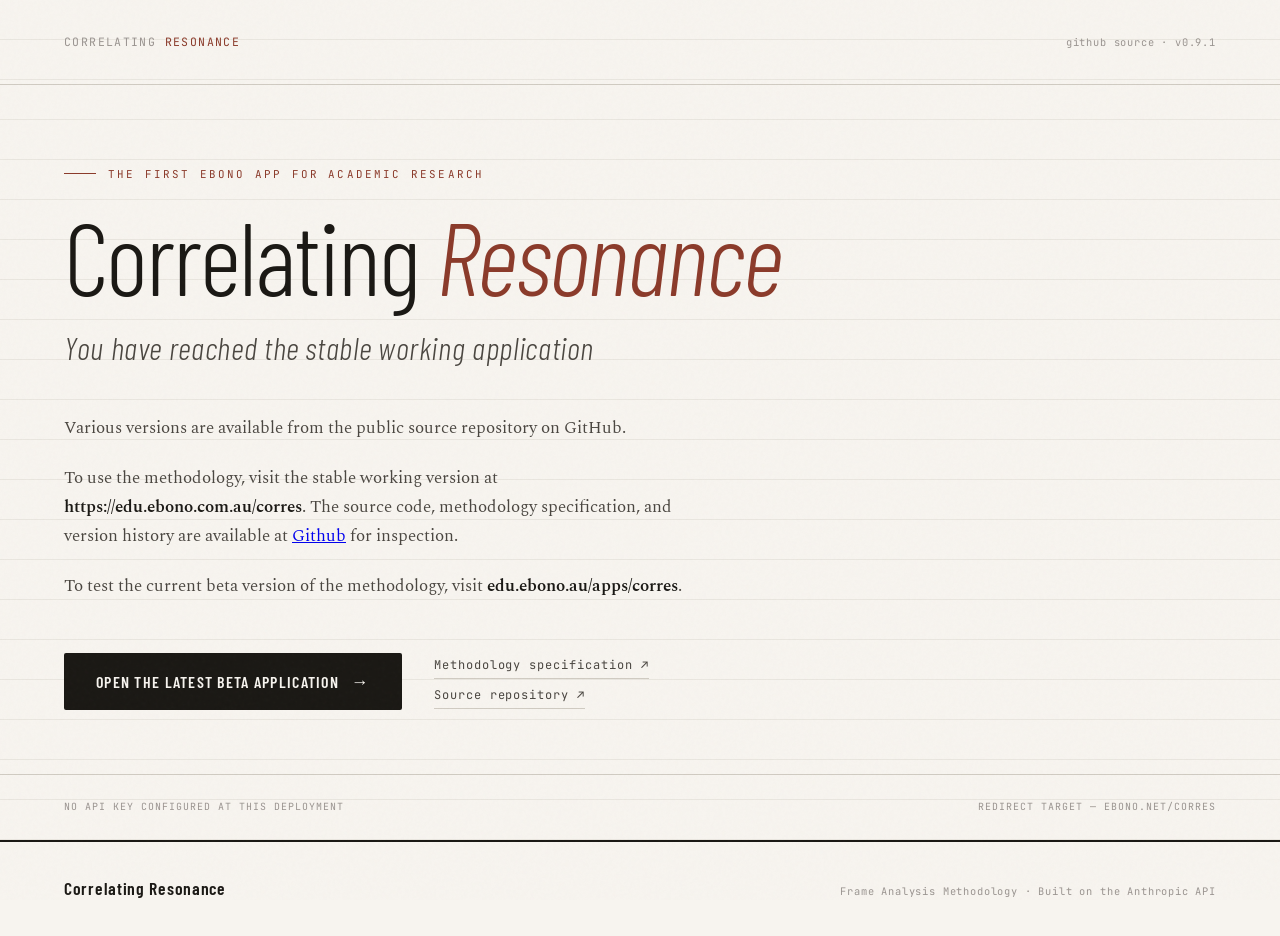
==== commit a132f58c: "Minor tweak to index.html" ====
--- a/index.html
+++ b/index.html
@@ -3,7 +3,7 @@
 <head>
 <meta charset="UTF-8">
 <meta name="viewport" content="width=device-width, initial-scale=1.0">
-<title>Correlating Resonance — GitHub Source Mirror</title>
+<title>Correlating Resonance — Gateway to Ebono Institutes Artificial Intelligence for academic research</title>
 <link href="https://fonts.googleapis.com/css2?family=Spectral:ital,wght@0,300;0,400;0,600;0,700;1,300;1,400;1,600&family=JetBrains+Mono:wght@400;500&family=Barlow+Condensed:wght@300;400;600;700&display=swap" rel="stylesheet">
 <style>
   :root {
@@ -291,23 +291,24 @@
   <!-- Top nav -->
   <div class="hero-nav">
     <div class="nav-wordmark">Correlating <em>Resonance</em></div>
-    <div class="nav-meta">github source · v0.9</div>
+    <div class="nav-meta">github source · v0.9.1</div>
   </div>
 
   <!-- Hero body -->
   <div class="hero-body">
-    <div class="hero-eyebrow">GitHub source mirror</div>
+    <div class="hero-eyebrow">The first Ebono app for academic research</div>
     <h1 class="hero-title">Correlating <em>Resonance</em></h1>
-    <p class="hero-subtitle">the working application lives elsewhere</p>
+    <p class="hero-subtitle">You have reached the stable working application</p>
 
     <p class="hero-description">
-      This page is served from the public source repository on GitHub. The interactive application <strong>requires an API key</strong>, which is configured only at the production deployment.
+      Various versions are available from the public source repository on GitHub.
+
     </p>
     <p class="hero-description">
-      To use the methodology, visit the stable working version at <strong>ebono.com.au/corres</strong>. The source code, methodology specification, and version history are available at <a href="https://github.com/giobono/correlating-resonance">Github</a> for inspection.
+      To use the methodology, visit the stable working version at <strong>https://edu.ebono.com.au/corres</strong>. The source code, methodology specification, and version history are available at <a href="https://github.com/giobono/correlating-resonance">Github</a> for inspection.
     </p>
   <p class="hero-description">
-      To test the current beta version methodology, visit <strong>apps/corres</strong>.
+      To test the current beta version of the methodology, visit <strong>edu.ebono.au/apps/corres</strong>.
     </p>
     <div class="hero-actions">
       <a href="apps/corres/" class="hero-cta">
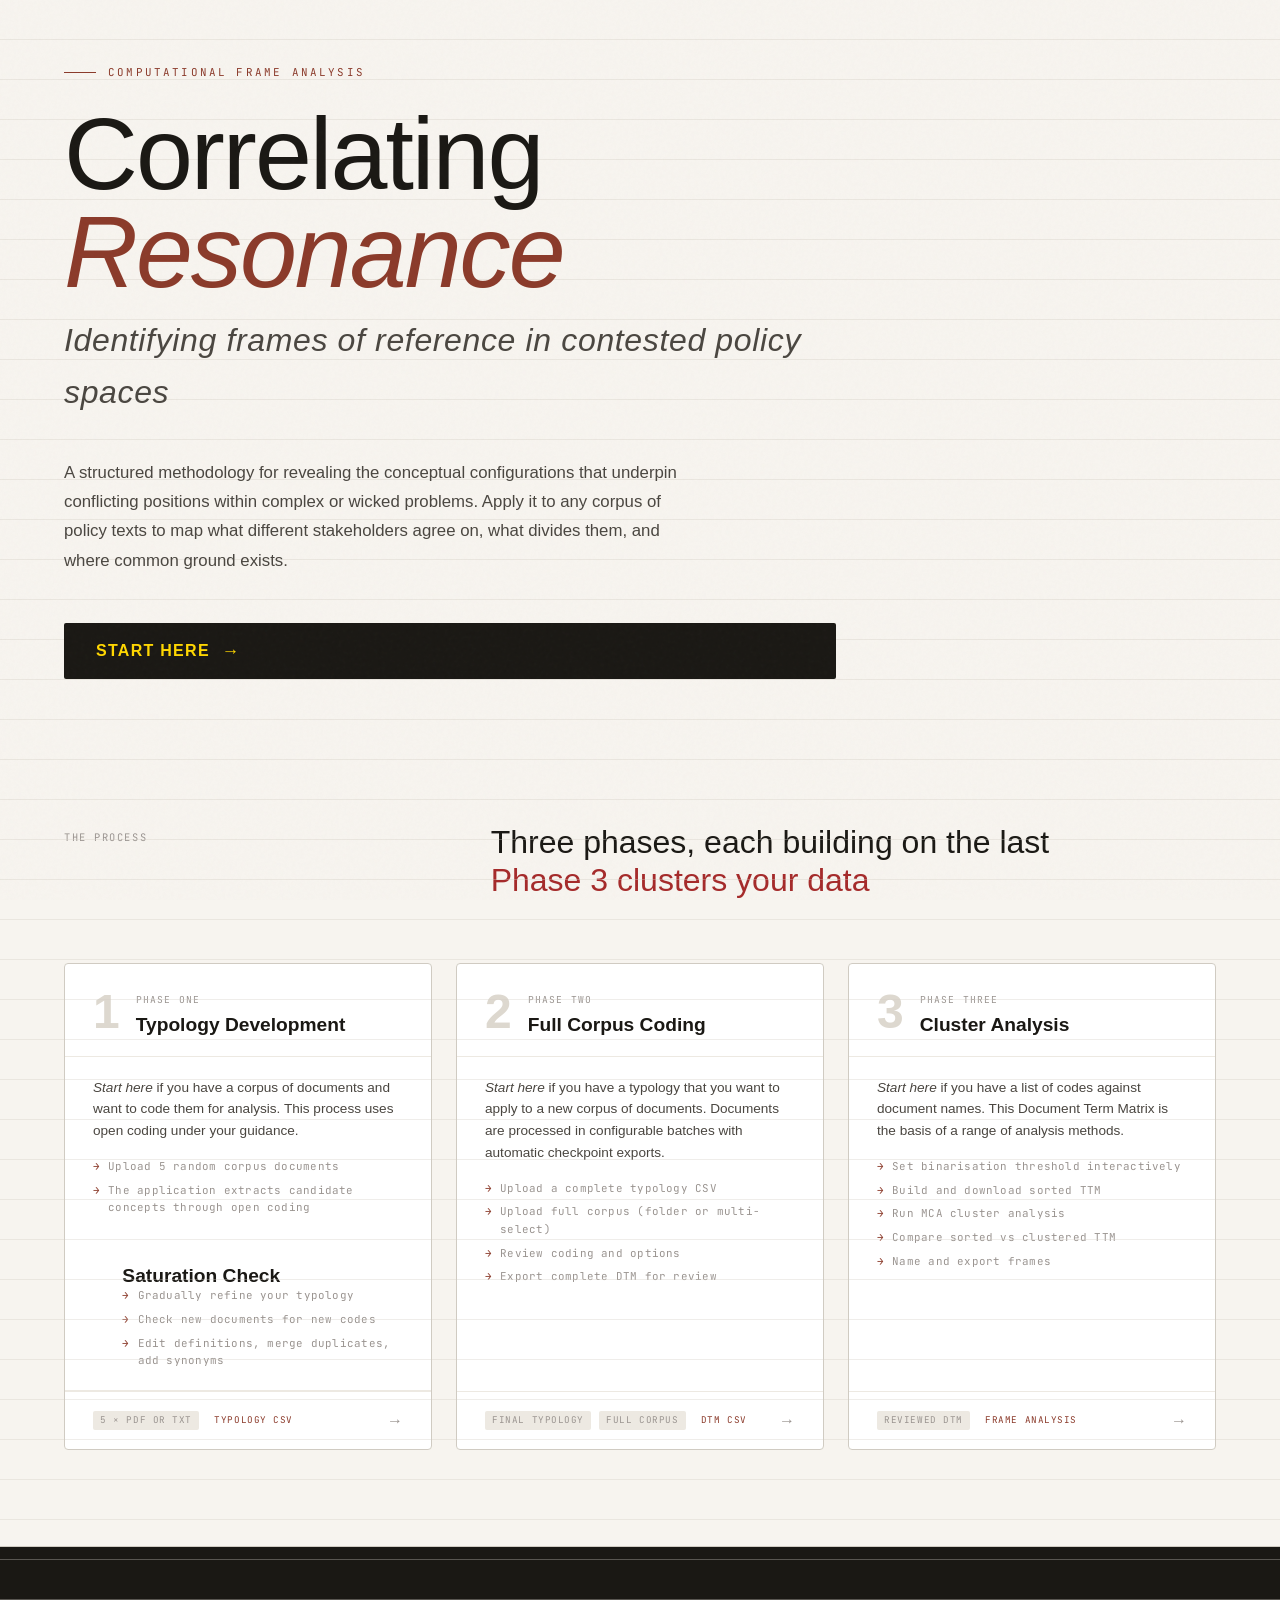
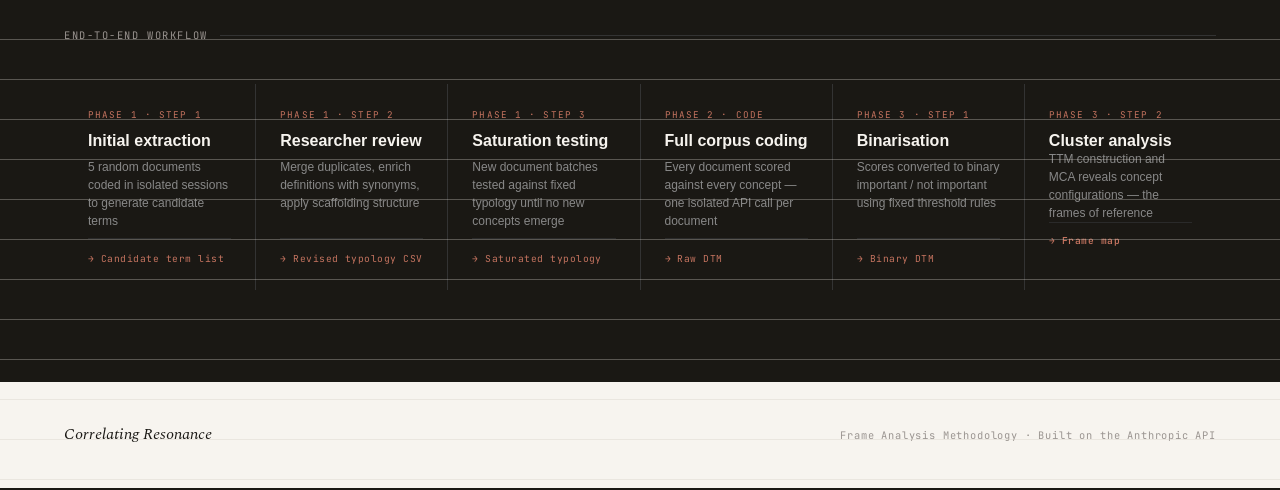
==== commit 316ba390: "Refactor: introduce header/footer fragments and nav system" ====
--- a/index.html
+++ b/index.html
@@ -1,340 +1,221 @@
 <!DOCTYPE html>
+
 <html lang="en">
 <head>
-<meta charset="UTF-8">
-<meta name="viewport" content="width=device-width, initial-scale=1.0">
-<title>Correlating Resonance — Gateway to Ebono Institutes Artificial Intelligence for academic research</title>
-<link href="https://fonts.googleapis.com/css2?family=Spectral:ital,wght@0,300;0,400;0,600;0,700;1,300;1,400;1,600&family=JetBrains+Mono:wght@400;500&family=Barlow+Condensed:wght@300;400;600;700&display=swap" rel="stylesheet">
-<style>
-  :root {
-    --ink: #1a1814;
-    --ink-mid: #4a4640;
-    --ink-light: #9a9490;
-    --paper: #f7f4ef;
-    --paper-mid: #ede9e2;
-    --paper-dark: #ddd8cf;
-    --accent: #8b3a2a;
-    --accent-light: #c4735f;
-    --accent-dim: #f0e0da;
-    --rule: #d0cbc2;
-    --mono: 'JetBrains Mono', monospace;
-    --serif: 'Spectral', Georgia, serif;
-    --cond: 'Barlow Condensed', sans-serif;
-  }
-
-  * { box-sizing: border-box; margin: 0; padding: 0; }
-
-  html { scroll-behavior: smooth; }
-
-  body {
-    background: var(--paper);
-    color: var(--ink);
-    font-family: var(--serif);
-    line-height: 1.7;
-    min-height: 100vh;
-    display: flex;
-    flex-direction: column;
-  }
-
-  /* ── Grain overlay ── */
-  body::before {
-    content: '';
-    position: fixed;
-    inset: 0;
-    background-image: url("data:image/svg+xml,%3Csvg viewBox='0 0 256 256' xmlns='http://www.w3.org/2000/svg'%3E%3Cfilter id='noise'%3E%3CfeTurbulence type='fractalNoise' baseFrequency='0.9' numOctaves='4' stitchTiles='stitch'/%3E%3C/filter%3E%3Crect width='100%25' height='100%25' filter='url(%23noise)' opacity='0.035'/%3E%3C/svg%3E");
-    pointer-events: none;
-    z-index: 100;
-    opacity: 0.6;
-  }
-
-  /* ── Hero ── */
-  .hero {
-    flex: 1;
-    display: grid;
-    grid-template-rows: auto 1fr auto;
-    border-bottom: 2px solid var(--ink);
-    position: relative;
-    overflow: hidden;
-  }
-
-  /* Manuscript rule lines */
-  .hero::after {
-    content: '';
-    position: absolute;
-    inset: 0;
-    background-image: repeating-linear-gradient(
-      to bottom,
-      transparent,
-      transparent 39px,
-      var(--rule) 39px,
-      var(--rule) 40px
-    );
-    opacity: 0.35;
-    pointer-events: none;
-  }
-
-  .hero-nav {
-    padding: 2rem 4rem;
-    display: flex;
-    align-items: baseline;
-    justify-content: space-between;
-    position: relative;
-    z-index: 2;
-    border-bottom: 1px solid var(--rule);
-  }
-
-  .nav-wordmark {
-    font-family: var(--mono);
-    font-size: 0.72rem;
-    letter-spacing: 0.12em;
-    text-transform: uppercase;
-    color: var(--ink-light);
-  }
-
-  .nav-wordmark em {
-    font-style: normal;
-    color: var(--accent);
-  }
-
-  .nav-meta {
-    font-family: var(--mono);
-    font-size: 0.65rem;
-    color: var(--ink-light);
-    letter-spacing: 0.08em;
-  }
-
-  .hero-body {
-    display: flex;
-    flex-direction: column;
-    justify-content: center;
-    padding: 5rem 4rem 4rem;
-    position: relative;
-    z-index: 2;
-    max-width: 900px;
-  }
-
-  .hero-eyebrow {
-    font-family: var(--mono);
-    font-size: 0.68rem;
-    letter-spacing: 0.2em;
-    text-transform: uppercase;
-    color: var(--accent);
-    margin-bottom: 1.5rem;
-    display: flex;
-    align-items: center;
-    gap: 0.75rem;
-  }
-
-  .hero-eyebrow::before {
-    content: '';
-    width: 2rem;
-    height: 1px;
-    background: var(--accent);
-  }
-
-  .hero-title {
-    font-family: var(--cond);
-    font-weight: 300;
-    font-size: clamp(3.5rem, 8vw, 7rem);
-    line-height: 0.95;
-    letter-spacing: -0.02em;
-    color: var(--ink);
-    margin-bottom: 0.15em;
-  }
-
-  .hero-title em {
-    font-style: italic;
-    font-weight: 300;
-    color: var(--accent);
-  }
-
-  .hero-subtitle {
-    font-family: var(--cond);
-    font-weight: 300;
-    font-size: clamp(1.4rem, 3vw, 2rem);
-    color: var(--ink-mid);
-    letter-spacing: 0.02em;
-    margin-bottom: 2.5rem;
-    font-style: italic;
-  }
-
-  .hero-description {
-    font-size: 1.05rem;
-    color: var(--ink-mid);
-    max-width: 640px;
-    line-height: 1.75;
-    margin-bottom: 1.25rem;
-  }
-
-  .hero-description strong {
-    color: var(--ink);
-    font-weight: 600;
-  }
-
-  .hero-actions {
-    display: flex;
-    flex-wrap: wrap;
-    align-items: center;
-    gap: 2rem;
-    margin-top: 2rem;
-  }
-
-  .hero-cta {
-    display: inline-flex;
-    align-items: center;
-    gap: 0.75rem;
-    background: var(--ink);
-    color: var(--paper);
-    text-decoration: none;
-    padding: 0.85rem 2rem;
-    font-family: var(--cond);
-    font-size: 1rem;
-    font-weight: 600;
-    letter-spacing: 0.08em;
-    text-transform: uppercase;
-    transition: background 0.2s, gap 0.2s;
-    border-radius: 2px;
-  }
-
-  .hero-cta:hover { background: var(--accent); gap: 1.25rem; }
-
-  .hero-cta-arrow { font-size: 1.1rem; }
-
-  .hero-secondary {
-    display: flex;
-    flex-direction: column;
-    gap: 0.4rem;
-  }
-
-  .hero-secondary a {
-    font-family: var(--mono);
-    font-size: 0.75rem;
-    letter-spacing: 0.08em;
-    color: var(--ink-mid);
-    text-decoration: none;
-    border-bottom: 1px solid var(--rule);
-    padding-bottom: 0.15rem;
-    transition: color 0.2s, border-color 0.2s;
-    width: fit-content;
-  }
-
-  .hero-secondary a:hover {
-    color: var(--accent);
-    border-bottom-color: var(--accent);
-  }
-
-  .hero-footer {
-    padding: 1.5rem 4rem;
-    border-top: 1px solid var(--rule);
-    display: flex;
-    justify-content: space-between;
-    align-items: baseline;
-    gap: 3rem;
-    position: relative;
-    z-index: 2;
-    flex-wrap: wrap;
-  }
-
-  .hero-footer-label {
-    font-family: var(--mono);
-    font-size: 0.62rem;
-    letter-spacing: 0.1em;
-    text-transform: uppercase;
-    color: var(--ink-light);
-  }
-
-  /* ── Footer ── */
-  footer {
-    padding: 2rem 4rem;
-    display: flex;
-    justify-content: space-between;
-    align-items: baseline;
-    flex-wrap: wrap;
-    gap: 1rem;
-    background: var(--paper);
-    position: relative;
-    z-index: 2;
-  }
-
-  .footer-wordmark {
-    font-family: var(--cond);
-    font-weight: 600;
-    font-size: 1.1rem;
-    letter-spacing: 0.04em;
-    color: var(--ink);
-  }
-
-  .footer-meta {
-    font-family: var(--mono);
-    font-size: 0.65rem;
-    letter-spacing: 0.08em;
-    color: var(--ink-light);
-  }
-
-  /* ── Responsive ── */
-  @media (max-width: 720px) {
-    .hero-nav,
-    .hero-body,
-    .hero-footer,
-    footer {
-      padding-left: 1.5rem;
-      padding-right: 1.5rem;
-    }
-    .hero-actions { flex-direction: column; align-items: flex-start; gap: 1.5rem; }
-  }
-</style>
+<meta charset="utf-8"/>
+<meta content="width=device-width, initial-scale=1.0" name="viewport"/>
+<title>Correlating Resonance — Frame Analysis Methodology</title>
+<link href="https://fonts.googleapis.com/css2?family=Spectral:ital,wght@0,300;0,400;0,600;0,700;1,300;1,400;1,600&amp;family=JetBrains+Mono:wght@400;500&amp;family=Barlow+Condensed:wght@300;400;600;700&amp;display=swap" rel="stylesheet"/>
+<script src="/edu_common.js"></script>
+<link href="/edu_hero.css" rel="stylesheet"/>
+<link href="/edu_common.css" rel="stylesheet"/>
 </head>
 <body>
-
-<div class="hero">
-
-  <!-- Top nav -->
-  <div class="hero-nav">
-    <div class="nav-wordmark">Correlating <em>Resonance</em></div>
-    <div class="nav-meta">github source · v0.9.1</div>
-  </div>
-
-  <!-- Hero body -->
-  <div class="hero-body">
-    <div class="hero-eyebrow">The first Ebono app for academic research</div>
-    <h1 class="hero-title">Correlating <em>Resonance</em></h1>
-    <p class="hero-subtitle">You have reached the stable working application</p>
-
-    <p class="hero-description">
-      Various versions are available from the public source repository on GitHub.
-
+<!-- <div id="edu-header" class="cr-nav"></div> -->
+ <!-- ── Hero ── -->
+<section class="hero">
+<div class="hero-body">
+<div class="hero-eyebrow">Computational Frame Analysis</div>
+<h1 class="hero-title">Correlating<br/><em>Resonance</em></h1>
+<p class="hero-subtitle">Identifying frames of reference in contested policy spaces</p>
+<p class="hero-description">
+      A structured methodology for revealing the conceptual configurations that underpin conflicting positions within complex or wicked problems. Apply it to any corpus of policy texts to map what different stakeholders agree on, what divides them, and where common ground exists.
     </p>
-    <p class="hero-description">
-      To use the methodology, visit the stable working version at <strong>https://edu.ebono.com.au/corres</strong>. The source code, methodology specification, and version history are available at <a href="https://github.com/giobono/correlating-resonance">Github</a> for inspection.
-    </p>
-  <p class="hero-description">
-      To test the current beta version of the methodology, visit <strong>edu.ebono.au/apps/corres</strong>.
-    </p>
-    <div class="hero-actions">
-      <a href="apps/corres/" class="hero-cta">
-        Open the latest beta application
-        <span class="hero-cta-arrow">→</span>
-      </a>
-      <div class="hero-secondary">
-        <a href="https://github.com/giobono/correlating-resonance/tree/main/docs">Methodology specification ↗</a>
-        <a href="https://github.com/giobono/correlating-resonance">Source repository ↗</a>
-      </div>
-    </div>
-  </div>
-
-  <!-- Hero footer strip -->
-  <div class="hero-footer">
-    <div class="hero-footer-label">No API key configured at this deployment</div>
-    <div class="hero-footer-label">Redirect target — ebono.net/corres</div>
-  </div>
-
-</div>
-
-<!-- Page footer -->
+<a class="hero-cta" style="color:gold " href="#phases">
+      Start here<span class="hero-cta-arrow">→</span>
+</a>
+</div>
+<!-- ── Phase cards ── -->
+<section class="phases" id="phases">
+<div class="phases-header">
+<div class="phases-header-label">The process</div>
+<h2><span>Three phases, each building on the last</span><br/>
+<span style="color:brown;">Phase 3 clusters your data</span></h2>
+</div>
+<div class="phases-grid">
+<!-- Phase 1 -->
+<a class="phase-card" href="/apps/gioianie/index.html">
+<div class="phase-card-top">
+  <div class="phase-num">1</div>
+  <div class="phase-card-meta">
+  <div class="phase-tag-label">Phase One</div>
+  <div class="phase-name">Typology Development</div>
+</div>
+</div>
+<div class="phase-card-body">
+<p class="phase-desc">
+      <em>Start here</em> if you have a corpus of documents and want to code them for analysis. This process uses open coding under your guidance.      
+</p>
+<ul class="phase-steps">
+<li>Upload 5 random corpus documents</li>
+<li>The application extracts candidate concepts through open coding</li>
+</ul>
+</div>
+<div class="phase-card-top">
+  <div class="phase-num">&nbsp;</div>
+  <div class="phase-card-meta">
+  <div class="phase-name">Saturation Check</div>
+  <ul class="phase-steps">
+  <li>Gradually refine your typology</li>
+  <li>Check new documents for new codes</li>
+  <li>Edit definitions, merge duplicates, add synonyms</li>
+  </ul>
+</div>
+</div>
+<div class="phase-card-footer">
+<div class="phase-io">
+<span class="io-chip io-in">5 × PDF or TXT</span>
+<span class="io-chip io-out">Typology CSV</span>
+</div>
+<span class="phase-link-arrow">→</span>
+</div>
+</a>
+<!-- Phase 1.b -->
+<!--<a class="phase-card" href="/apps/gioianie/iterate.html">
+<div class="phase-card-top">
+<div class="phase-num">2</div>
+<div class="phase-card-meta">
+<div class="phase-tag-label">Phase Two</div>
+<div class="phase-name">Saturation Check</div>
+</div>
+</div>
+<div class="phase-card-body">
+<p class="phase-desc">
+          Upload your revised typology and a new batch of documents (5–10% of the corpus). Each document is coded against the fixed typology in an isolated session. Any content not captured by existing concepts is flagged for researcher review. Repeat until the typology holds without new concepts emerging.
+        </p>
+<ul class="phase-steps">
+<li>Upload revised typology CSV</li>
+<li>Upload new document batch</li>
+<li>Code each document in isolation</li>
+<li>Review flagged new concept candidates</li>
+<li>Update typology and repeat if needed</li>
+</ul>
+</div>
+<div class="phase-card-footer">
+<div class="phase-io">
+<span class="io-chip io-in">Typology CSV</span>
+<span class="io-chip io-in">Document batch</span>
+<span class="io-chip io-out">Saturated typology</span>
+</div>
+<span class="phase-link-arrow">→</span>
+</div>
+</a>
+-->
+<!-- Phase 2 -->
+<a class="phase-card" href="/apps/sanzognie/">
+<div class="phase-card-top">
+<div class="phase-num">2</div>
+<div class="phase-card-meta">
+<div class="phase-tag-label">Phase Two</div>
+<div class="phase-name">Full Corpus Coding</div>
+</div>
+</div>
+<div class="phase-card-body">
+<p class="phase-desc">
+          <em>Start here</em> if you have a typology that you want to apply to a new corpus of documents. Documents are processed in configurable batches with automatic checkpoint exports.
+</p>
+<ul class="phase-steps">
+<li>Upload a complete typology CSV</li>
+<li>Upload full corpus (folder or multi-select)</li>
+<li>Review coding and options</li>
+<li>Export complete DTM for review</li>
+</ul>
+</div>
+<div class="phase-card-footer">
+<div class="phase-io">
+<span class="io-chip io-in">Final typology</span>
+<span class="io-chip io-in">Full corpus</span>
+<span class="io-chip io-out">DTM CSV</span>
+</div>
+<span class="phase-link-arrow">→</span>
+</div>
+</a>
+<!-- Phase 3 -->
+<a class="phase-card" href="/apps/corres/">
+  <div class="phase-card-top">
+  <div class="phase-num">3</div>
+  <div class="phase-card-meta">
+  <div class="phase-tag-label">Phase Three</div>
+  <div class="phase-name">Cluster Analysis</div>
+  </div>
+  </div>
+  <div class="phase-card-body">
+  <p class="phase-desc">
+            <em>Start here</em> if you have a list of codes against document names. This Document Term Matrix is the basis of a range of analysis methods.
+          </p>
+  <ul class="phase-steps">
+  <li>Set binarisation threshold interactively</li>
+  <li>Build and download sorted TTM</li>
+  <li>Run MCA cluster analysis</li>
+  <li>Compare sorted vs clustered TTM</li>
+  <li>Name and export frames</li>
+  </ul>
+  </div>
+  <div class="phase-card-footer">
+  <div class="phase-io">
+  <span class="io-chip io-in">Reviewed DTM</span>
+  <span class="io-chip io-out">Frame analysis</span>
+  </div>
+  <span class="phase-link-arrow">→</span>
+  </div>
+</a>
+</div>
+</section>
+<!-- ── Workflow ── -->
+<section class="workflow">
+<div class="workflow-inner">
+<div class="workflow-label">End-to-end workflow</div>
+<div class="workflow-flow">
+<div class="flow-step">
+<div class="flow-step-phase">Phase 1 · Step 1</div>
+<div class="flow-step-name">Initial extraction</div>
+<div class="flow-step-desc">5 random documents coded in isolated sessions to generate candidate terms</div>
+<div class="flow-step-output">→ Candidate term list</div>
+</div>
+<div class="flow-step">
+<div class="flow-step-phase">Phase 1 · Step 2</div>
+<div class="flow-step-name">Researcher review</div>
+<div class="flow-step-desc">Merge duplicates, enrich definitions with synonyms, apply scaffolding structure</div>
+<div class="flow-step-output">→ Revised typology CSV</div>
+</div>
+<div class="flow-step">
+<div class="flow-step-phase">Phase 1 · Step 3</div>
+<div class="flow-step-name">Saturation testing</div>
+<div class="flow-step-desc">New document batches tested against fixed typology until no new concepts emerge</div>
+<div class="flow-step-output">→ Saturated typology</div>
+</div>
+<div class="flow-step">
+<div class="flow-step-phase">Phase 2 · Code</div>
+<div class="flow-step-name">Full corpus coding</div>
+<div class="flow-step-desc">Every document scored against every concept — one isolated API call per document</div>
+<div class="flow-step-output">→ Raw DTM</div>
+</div>
+<div class="flow-step">
+<div class="flow-step-phase">Phase 3 · Step 1</div>
+<div class="flow-step-name">Binarisation</div>
+<div class="flow-step-desc">Scores converted to binary important / not important using fixed threshold rules</div>
+<div class="flow-step-output">→ Binary DTM</div>
+</div>
+<div class="flow-step">
+<div class="flow-step-phase">Phase 3 · Step 2</div>
+<div class="flow-step-name">Cluster analysis</d
+  iv>
+<div class="flow-step-desc">TTM construction and MCA reveals concept configurations — the frames of reference</div>
+<div class="flow-step-output">→ Frame map</div>
+</div>
+</div>
+</div>
+</section>
+<!-- ── Footer ── -->
 <footer>
-  <div class="footer-wordmark">Correlating Resonance</div>
-  <div class="footer-meta">Frame Analysis Methodology · Built on the Anthropic API</div>
+<div class="footer-wordmark">Correlating Resonance</div>
+<div class="footer-meta">Frame Analysis Methodology · Built on the Anthropic API</div>
 </footer>
-
+<script>
+  document.addEventListener('DOMContentLoaded', async () => {
+    await loadFragment('edu-header', '/edu_header.html');
+    markActiveNav();
+  });
+</script>
 </body>
 </html>
--- a/edu_hero.css
+++ b/edu_hero.css
@@ -0,0 +1,662 @@
+<style>
+  :root {
+    --ink: #1a1814;
+    --ink-mid: #4a4640;
+    --ink-light: #9a9490;
+    --paper: #f7f4ef;
+    --paper-mid: #ede9e2;
+    --paper-dark: #ddd8cf;
+    --accent: #8b3a2a;
+    --accent-light: #c4735f;
+    --accent-dim: #f0e0da;
+    --rule: #d0cbc2;
+    --mono: 'JetBrains Mono', monospace;
+    --serif: 'Spectral', Georgia, serif;
+    --cond: 'Barlow Condensed', sans-serif;
+  }
+
+  * { box-sizing: border-box; margin: 0; padding: 0; }
+
+  html { scroll-behavior: smooth; }
+
+  body {
+    background: var(--paper);
+    color: var(--ink);
+    font-family: var(--serif);
+    line-height: 1.7;
+    min-height: 100vh;
+  }
+
+  /* ── Grain overlay ── */
+  body::before {
+    content: '';
+    position: fixed;
+    inset: 0;
+    background-image: url("data:image/svg+xml,%3Csvg viewBox='0 0 256 256' xmlns='http://www.w3.org/2000/svg'%3E%3Cfilter id='noise'%3E%3CfeTurbulence type='fractalNoise' baseFrequency='0.9' numOctaves='4' stitchTiles='stitch'/%3E%3C/filter%3E%3Crect width='100%25' height='100%25' filter='url(%23noise)' opacity='0.035'/%3E%3C/svg%3E");
+    pointer-events: none;
+    z-index: 100;
+    opacity: 0.6;
+  }
+
+  /* ── Hero ── */
+  .hero {
+    min-height: 100vh;
+    display: grid;
+    grid-template-rows: auto 1fr auto;
+    border-bottom: 2px solid var(--ink);
+    position: relative;
+    overflow: hidden;
+  }
+
+  /* Background rule lines — like manuscript paper */
+  .hero::after {
+    content: '';
+    position: absolute;
+    inset: 0;
+    background-image: repeating-linear-gradient(
+      to bottom,
+      transparent,
+      transparent 39px,
+      var(--rule) 39px,
+      var(--rule) 40px
+    );
+    opacity: 0.35;
+    pointer-events: none;
+  }
+
+  .hero-nav {
+    padding: 2rem 4rem;
+    display: flex;
+    align-items: baseline;
+    justify-content: space-between;
+    position: relative;
+    z-index: 2;
+    border-bottom: 1px solid var(--rule);
+  }
+
+  .nav-wordmark {
+    font-family: var(--mono);
+    font-size: 0.72rem;
+    letter-spacing: 0.12em;
+    text-transform: uppercase;
+    color: var(--ink-light);
+  }
+
+  .nav-wordmark em {
+    font-style: normal;
+    color: var(--accent);
+  }
+
+  .nav-meta {
+    font-family: var(--mono);
+    font-size: 0.65rem;
+    color: var(--ink-light);
+    letter-spacing: 0.08em;
+  }
+
+  .hero-body {
+    display: flex;
+    flex-direction: column;
+    justify-content: center;
+    padding: 4rem 4rem 3rem;
+    position: relative;
+    z-index: 2;
+    max-width: 900px;
+  }
+
+  .hero-eyebrow {
+    font-family: var(--mono);
+    font-size: 0.68rem;
+    letter-spacing: 0.2em;
+    text-transform: uppercase;
+    color: var(--accent);
+    margin-bottom: 1.5rem;
+    display: flex;
+    align-items: center;
+    gap: 0.75rem;
+  }
+
+  .hero-eyebrow::before {
+    content: '';
+    width: 2rem;
+    height: 1px;
+    background: var(--accent);
+  }
+
+  .hero-title {
+    font-family: var(--cond);
+    font-weight: 300;
+    font-size: clamp(3.5rem, 8vw, 7rem);
+    line-height: 0.95;
+    letter-spacing: -0.02em;
+    color: var(--ink);
+    margin-bottom: 0.15em;
+  }
+
+  .hero-title em {
+    font-style: italic;
+    font-weight: 300;
+    color: var(--accent);
+  }
+
+  .hero-subtitle {
+    font-family: var(--cond);
+    font-weight: 300;
+    font-size: clamp(1.4rem, 3vw, 2rem);
+    color: var(--ink-mid);
+    letter-spacing: 0.02em;
+    margin-bottom: 2.5rem;
+    font-style: italic;
+  }
+
+  .hero-description {
+    font-size: 1.05rem;
+    color: var(--ink-mid);
+    max-width: 640px;
+    line-height: 1.75;
+    margin-bottom: 3rem;
+  }
+
+  .hero-cta {
+    display: inline-flex;
+    align-items: center;
+    gap: 0.75rem;
+    background: var(--ink);
+    color: var(--paper);
+    text-decoration: none;
+    padding: 0.85rem 2rem;
+    font-family: var(--cond);
+    font-size: 1rem;
+    font-weight: 600;
+    letter-spacing: 0.08em;
+    text-transform: uppercase;
+    transition: background 0.2s, gap 0.2s;
+    border-radius: 2px;
+  }
+
+  .hero-cta:hover { background: var(--accent); gap: 1.25rem; }
+
+  .hero-cta-arrow { font-size: 1.1rem; }
+
+  .hero-footer {
+    padding: 1.5rem 4rem;
+    border-top: 1px solid var(--rule);
+    display: flex;
+    gap: 3rem;
+    position: relative;
+    z-index: 2;
+  }
+
+  .hero-stat {
+    display: flex;
+    flex-direction: column;
+    gap: 0.1rem;
+  }
+
+  .hero-stat-num {
+    font-family: var(--cond);
+    font-weight: 700;
+    font-size: 1.8rem;
+    color: var(--ink);
+    line-height: 1;
+  }
+
+  .hero-stat-label {
+    font-family: var(--mono);
+    font-size: 0.62rem;
+    letter-spacing: 0.1em;
+    text-transform: uppercase;
+    color: var(--ink-light);
+  }
+
+  /* ── Overview section ── */
+  .overview {
+    padding: 6rem 4rem;
+    display: grid;
+    grid-template-columns: 1fr 2fr;
+    gap: 4rem;
+    border-bottom: 1px solid var(--rule);
+    max-width: 1200px;
+    margin: 0 auto;
+  }
+
+  .overview-label {
+    font-family: var(--mono);
+    font-size: 0.65rem;
+    letter-spacing: 0.15em;
+    text-transform: uppercase;
+    color: var(--ink-light);
+    padding-top: 0.4rem;
+  }
+
+  .overview-body h2 {
+    font-family: var(--cond);
+    font-weight: 400;
+    font-size: 2rem;
+    color: var(--ink);
+    margin-bottom: 1.25rem;
+    line-height: 1.2;
+  }
+
+  .overview-body p {
+    font-size: 0.95rem;
+    color: var(--ink-mid);
+    margin-bottom: 1rem;
+    max-width: 640px;
+  }
+
+  /* Concept types */
+  .concept-types {
+    display: grid;
+    grid-template-columns: repeat(3, 1fr);
+    gap: 1rem;
+    margin-top: 2rem;
+  }
+
+  .concept-type {
+    background: white;
+    border: 1px solid var(--rule);
+    border-radius: 3px;
+    padding: 1.25rem;
+    position: relative;
+    overflow: hidden;
+  }
+
+  .concept-type::before {
+    content: '';
+    position: absolute;
+    top: 0;
+    left: 0;
+    width: 3px;
+    height: 100%;
+  }
+
+  .ct-differentiating::before { background: var(--accent); }
+  .ct-bridging::before { background: var(--ink); }
+  .ct-boundary::before { background: var(--paper-dark); }
+
+  .concept-type-name {
+    font-family: var(--cond);
+    font-weight: 600;
+    font-size: 0.85rem;
+    letter-spacing: 0.04em;
+    text-transform: uppercase;
+    color: var(--ink);
+    margin-bottom: 0.5rem;
+  }
+
+  .concept-type-desc {
+    font-size: 0.78rem;
+    color: var(--ink-mid);
+    line-height: 1.5;
+    font-family: 'Barlow Condensed', sans-serif;
+    font-weight: 300;
+  }
+
+  /* ── Phase steps ── */
+  .phases {
+    padding: 6rem 4rem;
+    border-bottom: 1px solid var(--rule);
+  }
+
+  .phases-header {
+    display: grid;
+    grid-template-columns: 1fr 2fr;
+    gap: 4rem;
+    max-width: 1200px;
+    margin: 0 auto 4rem;
+  }
+
+  .phases-header-label {
+    font-family: var(--mono);
+    font-size: 0.65rem;
+    letter-spacing: 0.15em;
+    text-transform: uppercase;
+    color: var(--ink-light);
+    padding-top: 0.4rem;
+  }
+
+  .phases-header h2 {
+    font-family: var(--cond);
+    font-weight: 400;
+    font-size: 2rem;
+    color: var(--ink);
+    line-height: 1.2;
+  }
+
+  .phases-grid {
+    max-width: 1200px;
+    margin: 0 auto;
+    display: grid;
+    grid-template-columns: repeat(3, 1fr);
+    gap: 1.5rem;
+  }
+
+  .phase-card {
+    background: white;
+    border: 1px solid var(--rule);
+    border-radius: 4px;
+    overflow: hidden;
+    display: flex;
+    flex-direction: column;
+    transition: box-shadow 0.2s, transform 0.2s;
+    text-decoration: none;
+    color: inherit;
+    animation: fadeUp 0.5s ease both;
+  }
+
+  .phase-card:nth-child(1) { animation-delay: 0.1s; }
+  .phase-card:nth-child(2) { animation-delay: 0.2s; }
+  .phase-card:nth-child(3) { animation-delay: 0.3s; }
+
+  @keyframes fadeUp {
+    from { opacity: 0; transform: translateY(16px); }
+    to   { opacity: 1; transform: translateY(0); }
+  }
+
+  .phase-card:hover {
+    box-shadow: 0 8px 32px rgba(26,24,20,0.1);
+    transform: translateY(-2px);
+  }
+
+  .phase-card-top {
+    padding: 1.75rem 1.75rem 1.25rem;
+    border-bottom: 1px solid var(--paper-mid);
+    display: flex;
+    align-items: flex-start;
+    gap: 1rem;
+  }
+
+  .phase-num {
+    font-family: var(--cond);
+    font-weight: 700;
+    font-size: 3rem;
+    line-height: 1;
+    color: var(--paper-dark);
+    flex-shrink: 0;
+    margin-top: -0.1em;
+    transition: color 0.2s;
+  }
+
+  .phase-card:hover .phase-num { color: var(--accent); }
+
+  .phase-card-meta {}
+
+  .phase-tag-label {
+    font-family: var(--mono);
+    font-size: 0.6rem;
+    letter-spacing: 0.12em;
+    text-transform: uppercase;
+    color: var(--ink-light);
+    margin-bottom: 0.3rem;
+  }
+
+  .phase-name {
+    font-family: var(--cond);
+    font-weight: 600;
+    font-size: 1.2rem;
+    color: var(--ink);
+    line-height: 1.2;
+  }
+
+  .phase-card-body {
+    padding: 1.25rem 1.75rem;
+    flex: 1;
+  }
+
+  .phase-desc {
+    font-size: 0.85rem;
+    color: var(--ink-mid);
+    line-height: 1.6;
+    margin-bottom: 1rem;
+  }
+
+  .phase-steps {
+    list-style: none;
+    display: flex;
+    flex-direction: column;
+    gap: 0.4rem;
+  }
+
+  .phase-steps li {
+    display: flex;
+    align-items: baseline;
+    gap: 0.5rem;
+    font-family: var(--mono);
+    font-size: 0.68rem;
+    color: var(--ink-light);
+    letter-spacing: 0.02em;
+  }
+
+  .phase-steps li::before {
+    content: '→';
+    color: var(--accent);
+    flex-shrink: 0;
+  }
+
+  .phase-card-footer {
+    padding: 1rem 1.75rem;
+    border-top: 1px solid var(--paper-mid);
+    display: flex;
+    align-items: center;
+    justify-content: space-between;
+  }
+
+  .phase-io {
+    display: flex;
+    gap: 0.5rem;
+    flex-wrap: wrap;
+  }
+
+  .io-chip {
+    font-family: var(--mono);
+    font-size: 0.58rem;
+    letter-spacing: 0.06em;
+    text-transform: uppercase;
+    padding: 0.15rem 0.45rem;
+    border-radius: 2px;
+  }
+
+  .io-in  { background: var(--paper-mid); color: var(--ink-light); }
+  .io-out { background: var(--accent-dim); color: var(--accent); }
+
+  .phase-link-arrow {
+    font-size: 1rem;
+    color: var(--ink-light);
+    transition: color 0.2s, transform 0.2s;
+  }
+
+  .phase-card:hover .phase-link-arrow { color: var(--accent); transform: translateX(4px); }
+
+  /* ── Workflow diagram ── */
+  .workflow {
+    padding: 5rem 4rem;
+    background: var(--ink);
+    color: var(--paper);
+    border-bottom: 2px solid var(--ink);
+  }
+
+  .workflow-inner {
+    max-width: 1200px;
+    margin: 0 auto;
+  }
+
+  .workflow-label {
+    font-family: var(--mono);
+    font-size: 0.65rem;
+    letter-spacing: 0.15em;
+    text-transform: uppercase;
+    color: var(--ink-light);
+    margin-bottom: 2.5rem;
+    display: flex;
+    align-items: center;
+    gap: 0.75rem;
+  }
+
+  .workflow-label::after {
+    content: '';
+    flex: 1;
+    height: 1px;
+    background: #333;
+  }
+
+  .workflow-flow {
+    display: flex;
+    align-items: stretch;
+    gap: 0;
+    overflow-x: auto;
+    padding-bottom: 0.5rem;
+  }
+
+  .flow-step {
+    flex: 1;
+    min-width: 140px;
+    padding: 1.5rem;
+    border-right: 1px solid #333;
+    display: flex;
+    flex-direction: column;
+    gap: 0.5rem;
+  }
+
+  .flow-step:last-child { border-right: none; }
+
+  .flow-step-phase {
+    font-family: var(--mono);
+    font-size: 0.58rem;
+    letter-spacing: 0.12em;
+    text-transform: uppercase;
+    color: var(--accent-light);
+  }
+
+  .flow-step-name {
+    font-family: var(--cond);
+    font-weight: 600;
+    font-size: 1rem;
+    color: var(--paper);
+    line-height: 1.2;
+  }
+
+  .flow-step-desc {
+    font-size: 0.75rem;
+    color: #888;
+    line-height: 1.5;
+    font-family: var(--cond);
+    font-weight: 300;
+    flex: 1;
+  }
+
+  .flow-step-output {
+    font-family: var(--mono);
+    font-size: 0.6rem;
+    color: var(--accent-light);
+    letter-spacing: 0.05em;
+    margin-top: auto;
+    padding-top: 0.75rem;
+    border-top: 1px solid #2a2a2a;
+  }
+
+  /* ── Output types ── */
+  .outputs-section {
+    padding: 6rem 4rem;
+    border-bottom: 1px solid var(--rule);
+    max-width: 1200px;
+    margin: 0 auto;
+  }
+
+  .outputs-grid {
+    display: grid;
+    grid-template-columns: 1fr 2fr;
+    gap: 4rem;
+  }
+
+  .outputs-label {
+    font-family: var(--mono);
+    font-size: 0.65rem;
+    letter-spacing: 0.15em;
+    text-transform: uppercase;
+    color: var(--ink-light);
+    padding-top: 0.4rem;
+  }
+
+  .outputs-list {
+    display: flex;
+    flex-direction: column;
+    gap: 1rem;
+  }
+
+  .output-item {
+    display: grid;
+    grid-template-columns: auto 1fr;
+    gap: 1rem;
+    align-items: start;
+    padding: 1rem 0;
+    border-bottom: 1px solid var(--paper-mid);
+  }
+
+  .output-item:last-child { border-bottom: none; }
+
+  .output-stage {
+    font-family: var(--mono);
+    font-size: 0.62rem;
+    letter-spacing: 0.08em;
+    text-transform: uppercase;
+    background: var(--paper-mid);
+    color: var(--ink-light);
+    padding: 0.2rem 0.5rem;
+    border-radius: 2px;
+    white-space: nowrap;
+    margin-top: 0.15rem;
+  }
+
+  .output-name {
+    font-family: var(--cond);
+    font-weight: 600;
+    font-size: 0.95rem;
+    color: var(--ink);
+    margin-bottom: 0.2rem;
+  }
+
+  .output-desc {
+    font-size: 0.8rem;
+    color: var(--ink-mid);
+    line-height: 1.5;
+  }
+
+  /* ── Footer ── */
+  footer {
+    padding: 2.5rem 4rem;
+    border-top: 2px solid var(--ink);
+    display: flex;
+    align-items: center;
+    justify-content: space-between;
+    flex-wrap: wrap;
+    gap: 1rem;
+  }
+
+  .footer-wordmark {
+    font-family: var(--serif);
+    font-style: italic;
+    font-size: 1rem;
+    color: var(--ink);
+  }
+
+  .footer-meta {
+    font-family: var(--mono);
+    font-size: 0.65rem;
+    color: var(--ink-light);
+    letter-spacing: 0.08em;
+  }
+
+  /* ── Responsive ── */
+  @media (max-width: 900px) {
+    .hero-nav, .hero-body, .hero-footer { padding-left: 2rem; padding-right: 2rem; }
+    .overview, .phases, .phases-header, .phases-grid,
+    .workflow, .outputs-section { padding-left: 2rem; padding-right: 2rem; }
+    .overview, .outputs-grid { grid-template-columns: 1fr; gap: 2rem; }
+    .phases-header { grid-template-columns: 1fr; gap: 1rem; }
+    .phases-grid { grid-template-columns: 1fr; }
+    .concept-types { grid-template-columns: 1fr; }
+    .hero-footer { gap: 1.5rem; }
+    footer { padding: 2rem; }
+  }
+</style>
--- a/edu_common.css
+++ b/edu_common.css
@@ -0,0 +1,405 @@
+/* ============================================================================
+ * cr-common.css
+ *
+ * Shared design system for the Correlating Resonance phase pages
+ * (gioiaie/sanzognie/corres/pluralitie). The four HTML files load this
+ * before their own page-specific <style> block, so any rule defined here
+ * may be overridden inline per page.
+ *
+ * Scope:
+ *   1. Design tokens (:root variables)
+ *   2. Base reset and body
+ *   3. Page header and navigation (top)
+ *   4. Phase navigation strip
+ *   5. Bottom navigation
+ *   6. Workspace container
+ *   7. Shared components: callout, error/warning/info/success boxes,
+ *      buttons, headings
+ *
+ * Out of scope (kept inline per page):
+ *   - Upload grids and zones (vary materially by phase)
+ *   - Results tables, pipeline visualisations, plotting
+ *   - Phase-specific colour additions (e.g. --new-concept in Phase 2)
+ * ============================================================================ */
+
+
+/* ── 1. Design tokens ────────────────────────────────────────────────────── */
+
+:root {
+  /* Ink / paper neutrals */
+  --ink:           #1a1814;
+  --ink-mid:       #4a4640;
+  --ink-light:     #9a9490;
+  --paper:         #f7f4ef;
+  --paper-mid:     #ede9e2;
+  --paper-dark:    #ddd8cf;
+  --rule:          #d0cbc2;
+
+  /* Accent (terracotta) */
+  --accent:        #8b3a2a;
+  --accent-light:  #c4735f;
+
+  /* Status colours */
+  --success:        #2a6b4a;
+  --success-bg:     #f0f7f3;
+  --success-border: #b8d9c8;
+
+  --warning:        #7a5c1a;
+  --warning-bg:     #fdf5e0;
+  --warning-border: #e8d090;
+
+  /* Typography */
+  --mono:  'JetBrains Mono', monospace;
+  --serif: 'Spectral', Georgia, serif;
+  --sans:  'Barlow', sans-serif;
+
+  /* Component hooks
+     Phases override these in their own <style> block if they vary from the
+     default. The phase-tag background alternates ink/accent across the four
+     phases; rather than encoding that here, each page sets its own value. */
+  --phase-tag-bg: var(--ink);
+}
+
+
+/* ── 2. Base reset and body ──────────────────────────────────────────────── */
+
+* { box-sizing: border-box; margin: 0; padding: 0; }
+
+body {
+  background:  var(--paper);
+  color:       var(--ink);
+  font-family: var(--sans);
+  font-size:   15px;
+  line-height: 1.6;
+  min-height:  100vh;
+}
+
+
+/* ── 3. Page header and navigation (top) ─────────────────────────────────── */
+
+header {
+  border-bottom: 2px solid var(--ink);
+  padding: 1.75rem 3rem 1.5rem;
+  display: flex;
+  align-items: baseline;
+  gap: 2rem;
+  flex-wrap: wrap;
+}
+
+.logo {
+  font-family: var(--serif);
+  font-weight: 300;
+  font-size: 1.4rem;
+  letter-spacing: -0.02em;
+}
+
+.logo em { font-style: italic; color: var(--accent); }
+
+.phase-tag {
+  font-family: var(--mono);
+  font-size: 0.68rem;
+  letter-spacing: 0.12em;
+  text-transform: uppercase;
+  color: var(--paper);
+  background: var(--phase-tag-bg);   /* overridable per phase */
+  padding: 0.25rem 0.65rem;
+  border-radius: 2px;
+}
+
+.nav-link {
+  margin-left: auto;
+  font-family: var(--mono);
+  font-size: 0.68rem;
+  letter-spacing: 0.08em;
+  text-transform: uppercase;
+  color: var(--ink-light);
+  text-decoration: none;
+  border-bottom: 1px solid transparent;
+  transition: color 0.15s, border-color 0.15s;
+}
+
+.nav-link:hover { color: var(--accent); border-color: var(--accent); }
+
+/* Some pages use multiple top-right nav links instead of a single one. */
+.nav-links {
+  margin-left: auto;
+  display: flex;
+  gap: 1.5rem;
+}
+
+.nav-links .nav-link {
+  margin-left: 0;
+  font-size: 0.65rem;
+}
+
+
+/* ── 4. Phase navigation strip (cr-phases) ───────────────────────────────── */
+
+.cr-phases {
+  display: flex;
+  align-items: center;
+  gap: 0;
+}
+
+.cr-phase-link {
+  font-family: var(--mono);
+  font-size: 0.6rem;
+  letter-spacing: 0.07em;
+  text-transform: uppercase;
+  text-decoration: none;
+  padding: 0.3rem 0.65rem;
+  border: 1px solid var(--paper-dark);
+  border-right: none;
+  color: var(--ink-light);
+  transition: background 0.15s, color 0.15s;
+  white-space: nowrap;
+}
+
+.cr-phase-link:first-child { border-radius: 3px 0 0 3px; }
+
+.cr-phase-link:last-child {
+  border-right: 1px solid var(--paper-dark);
+  border-radius: 0 3px 3px 0;
+}
+
+.cr-phase-link:hover { background: var(--paper-mid); color: var(--ink); }
+
+.cr-phase-link.current {
+  background: var(--ink);
+  color: var(--paper);
+  border-color: var(--ink);
+}
+
+.cr-nav-home {
+  margin-left: auto;
+  font-family: var(--mono);
+  font-size: 0.6rem;
+  letter-spacing: 0.08em;
+  text-transform: uppercase;
+  text-decoration: none;
+  color: var(--ink-light);
+  border-bottom: 1px solid transparent;
+  transition: color 0.15s, border-color 0.15s;
+}
+
+.cr-nav-home:hover { color: var(--accent); border-color: var(--accent); }
+
+
+/* ── 5. Bottom navigation (cr-bottom-nav) ────────────────────────────────── */
+
+.cr-bottom-nav {
+  border-top: 1px solid var(--rule);
+  padding: 1.5rem 2rem;
+  display: flex;
+  align-items: center;
+  justify-content: space-between;
+  flex-wrap: wrap;
+  gap: 1rem;
+  margin-top: 3rem;
+  background: white;
+}
+
+.cr-bottom-btn {
+  font-family: var(--mono);
+  font-size: 0.65rem;
+  letter-spacing: 0.08em;
+  text-transform: uppercase;
+  text-decoration: none;
+  color: var(--ink-mid);
+  padding: 0.5rem 1rem;
+  border: 1px solid var(--paper-dark);
+  border-radius: 3px;
+  transition: all 0.15s;
+}
+
+.cr-bottom-btn:hover {
+  background: var(--ink);
+  color: var(--paper);
+  border-color: var(--ink);
+}
+
+.cr-bottom-btn.ghost {
+  opacity: 0.25;
+  pointer-events: none;
+}
+
+
+/* ── 6. Workspace container ──────────────────────────────────────────────── */
+
+/* The default container; pages may set a different max-width inline. */
+.workspace {
+  max-width: 1100px;
+  margin: 0 auto;
+  padding: 2.5rem 3rem;
+}
+
+
+/* ── 7. Shared components ────────────────────────────────────────────────── */
+
+/* Status / error / warning / success boxes -------------------------------- */
+
+.error-box {
+  background: #fef2f2;
+  border-left: 3px solid #c03030;
+  padding: 0.85rem 1.1rem;
+  margin: 1rem 0;
+  font-size: 0.85rem;
+  color: #5a1010;
+  font-family: var(--mono);
+}
+
+.error-box strong { display: block; margin-bottom: 0.25rem; }
+
+.warning-box {
+  background: var(--warning-bg);
+  border-left: 3px solid var(--warning);
+  padding: 0.85rem 1.1rem;
+  margin: 1rem 0;
+  font-size: 0.85rem;
+  color: var(--warning);
+}
+
+.success-box {
+  background: var(--success-bg);
+  border-left: 3px solid var(--success);
+  padding: 0.85rem 1.1rem;
+  margin: 1rem 0;
+  font-size: 0.85rem;
+  color: var(--success);
+}
+
+.info-box {
+  background: var(--paper-mid);
+  border-left: 3px solid var(--ink-mid);
+  padding: 0.85rem 1.1rem;
+  margin: 1rem 0;
+  font-size: 0.85rem;
+  color: var(--ink-mid);
+}
+
+/* Buttons ----------------------------------------------------------------- */
+
+.btn-primary {
+  font-family: var(--mono);
+  font-size: 0.75rem;
+  letter-spacing: 0.08em;
+  text-transform: uppercase;
+  padding: 0.7rem 1.4rem;
+  background: var(--ink);
+  color: var(--paper);
+  border: none;
+  border-radius: 3px;
+  cursor: pointer;
+  transition: background 0.15s, opacity 0.15s;
+}
+
+.btn-primary:hover:not(:disabled) { background: var(--accent); }
+.btn-primary:disabled { opacity: 0.4; cursor: not-allowed; }
+
+.btn-secondary {
+  font-family: var(--mono);
+  font-size: 0.72rem;
+  letter-spacing: 0.08em;
+  text-transform: uppercase;
+  padding: 0.55rem 1.1rem;
+  background: white;
+  color: var(--ink-mid);
+  border: 1px solid var(--paper-dark);
+  border-radius: 3px;
+  cursor: pointer;
+  transition: all 0.15s;
+}
+
+.btn-secondary:hover {
+  background: var(--paper-mid);
+  color: var(--ink);
+}
+
+/* Section headings -------------------------------------------------------- */
+
+.section-num {
+  font-family: var(--mono);
+  font-size: 0.7rem;
+  letter-spacing: 0.1em;
+  text-transform: uppercase;
+  color: var(--accent);
+  margin-bottom: 0.4rem;
+}
+
+.section-title {
+  font-family: var(--serif);
+  font-size: 1.4rem;
+  font-weight: 400;
+  letter-spacing: -0.01em;
+  margin-bottom: 0.8rem;
+}
+
+.section-intro {
+  font-size: 0.9rem;
+  color: var(--ink-mid);
+  margin-bottom: 1.2rem;
+  max-width: 60ch;
+}
+  .nav-body {
+    display: flex;
+    flex-direction: column;
+    justify-content: center;
+    padding: 4rem 4rem 3rem;
+    position: relative;
+    z-index: 2;
+    max-width: 900px;
+  }
+
+  .nav-eyebrow {
+    font-family: var(--mono);
+    font-size: 0.68rem;
+    letter-spacing: 0.2em;
+    text-transform: uppercase;
+    color: var(--accent);
+    margin-bottom: 0.5rem;
+    display: flex;
+    align-items: center;
+    gap: 0.1rem;
+  }
+
+  .nav-eyebrow::before {
+    content: '';
+    width: 2rem;
+    height: 1px;
+    color:#5a1010;
+    background: var(--accent);
+  }
+
+  .nav-title {
+    font-family: var(--cond);
+    font-weight: 300;
+    font-size: clamp(2.5rem, 6vw, 4rem);
+    line-height: 0.95;
+    letter-spacing: -0.02em;
+    color: var(--ink);
+    margin-bottom: 0.0em;
+  }
+
+  .nav-title em {
+    font-style: italic;
+    font-weight: 300;
+    color: var(--accent);
+  }
+
+  .nav-subtitle {
+    font-family: var(--cond);
+    font-weight: 200;
+    font-size: clamp(1rem, 3vw, 1.4rem);
+    color: var(--ink-mid);
+    letter-spacing: 0.02em;
+    margin-bottom: 1rem;
+    font-style: italic;
+  }
+
+  .nav-description {
+    font-size: 1.05rem;
+    color: var(--ink-mid);
+    max-width: 640px;
+    line-height: 1.75;
+    margin-bottom: 3rem;
+  }
